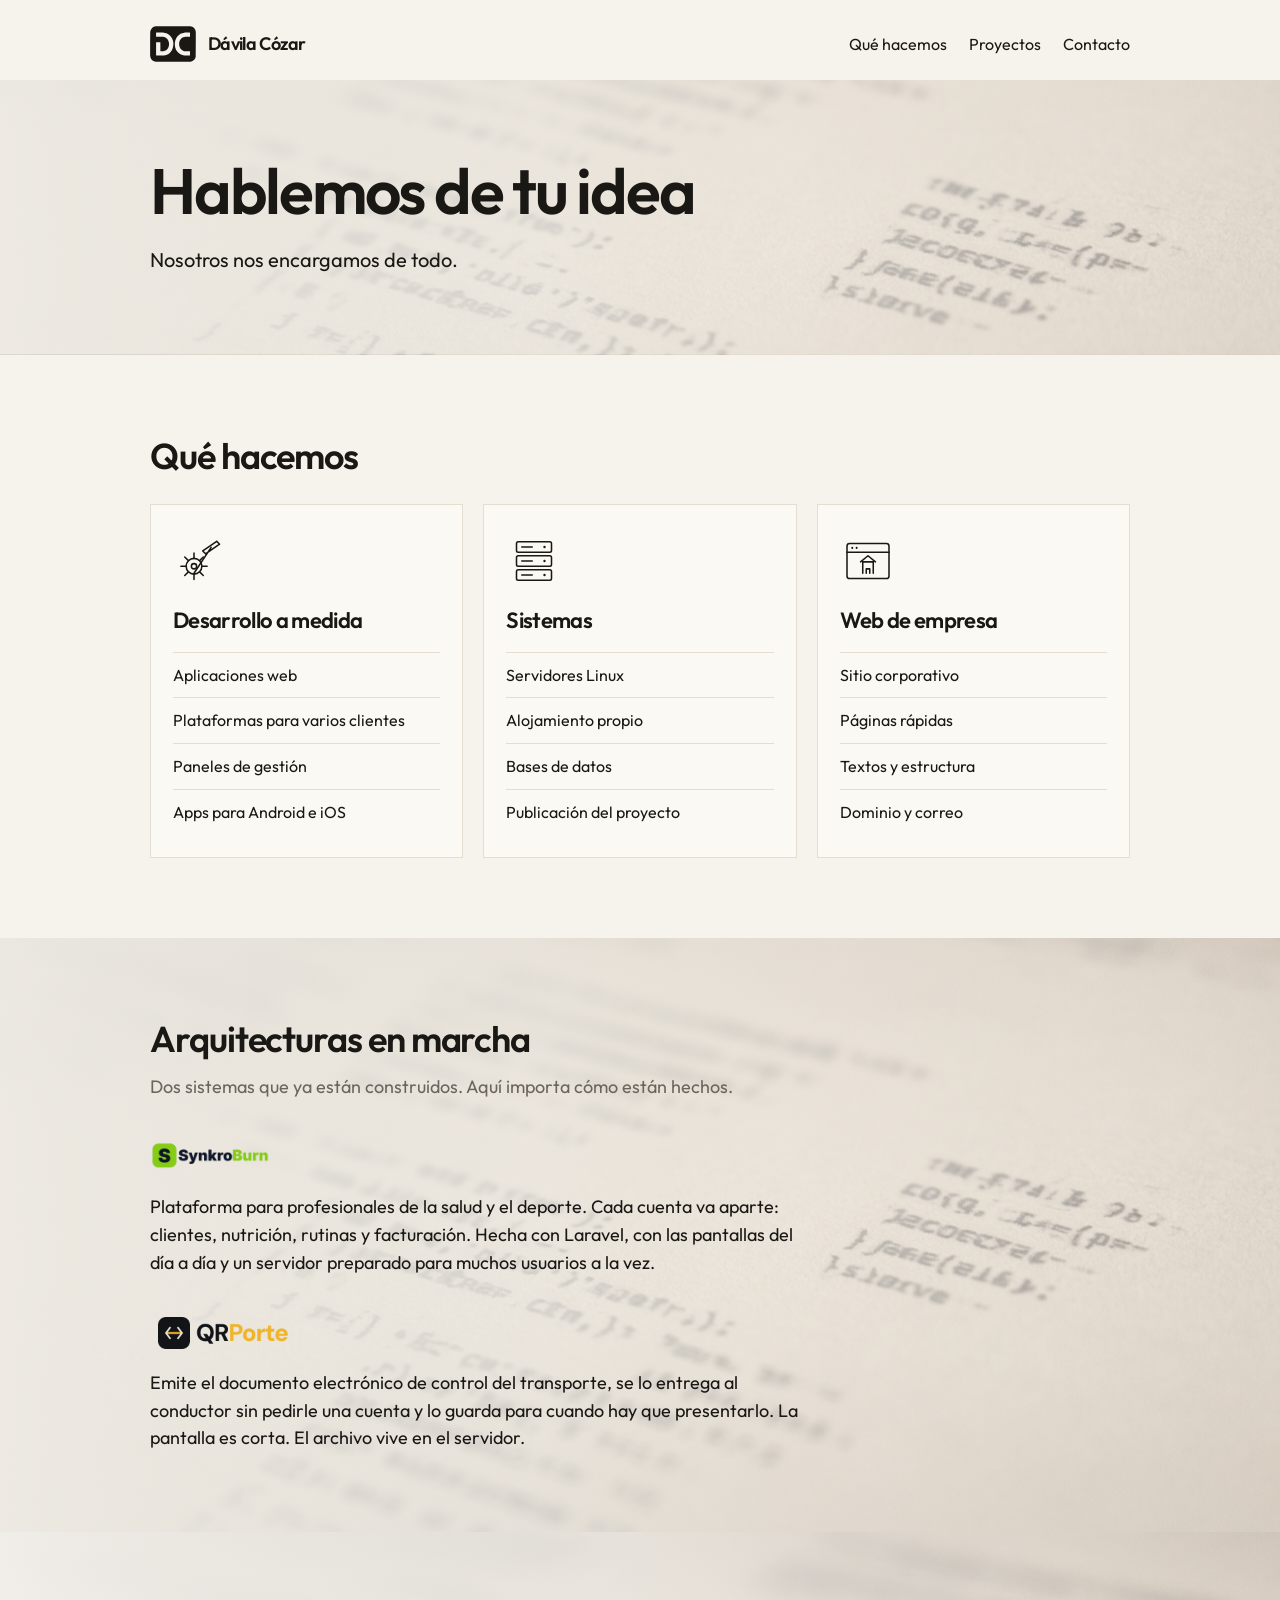
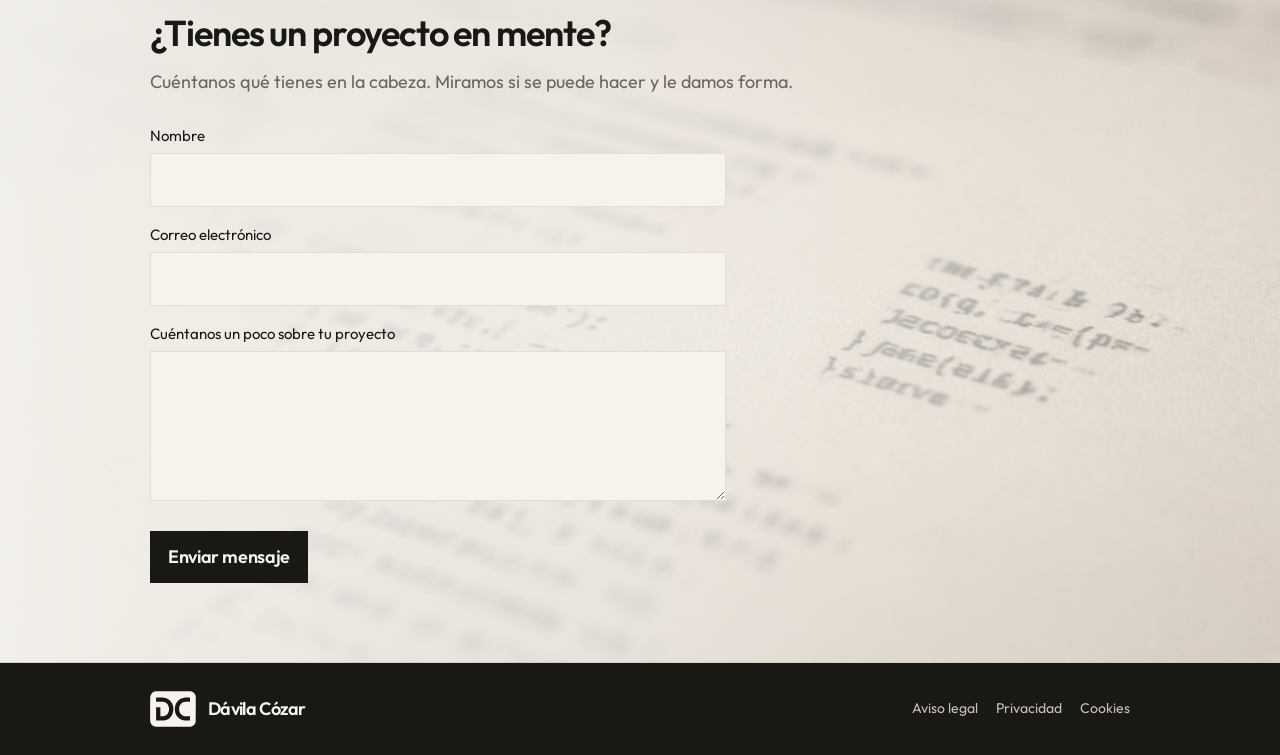
==== index.html @ d1d1beab "Sustituye el fondo de los tres servicios por iconos del mismo trazo. Co-authored-by: Cursor <cursora" ====
<!DOCTYPE html>
<html lang="es">
<head>
  <meta charset="utf-8">
  <meta name="viewport" content="width=device-width, initial-scale=1">
  <title>Dávila Cózar — Software a medida</title>
  <meta name="description" content="Hablemos de tu idea. Nosotros nos encargamos de todo. Dávila Cózar.">
  <link rel="icon" href="sello.svg" type="image/svg+xml">
  <link rel="icon" href="favicon-32.png" sizes="32x32" type="image/png">
  <link rel="apple-touch-icon" href="apple-touch.png">
  <meta property="og:title" content="Dávila Cózar">
  <meta property="og:description" content="Nosotros nos encargamos de todo.">
  <meta property="og:image" content="https://davilacozar.es/og.png">
  <meta property="og:type" content="website">
  <link rel="stylesheet" href="site.css?v=6">
</head>
<body>
  <header class="wrap site-head">
    <a class="brand" href="./">
      <img src="sello.svg" alt="">
      <span class="name">Dávila Cózar</span>
    </a>
    <nav class="nav" aria-label="Secciones">
      <a href="#hacemos">Qué hacemos</a>
      <a href="#proyectos">Proyectos</a>
      <a href="#contacto">Contacto</a>
    </nav>
  </header>

  <main>
    <section class="band photo-side">
      <div class="wrap hero">
        <h1>Hablemos de tu idea</h1>
        <p class="lead">Nosotros nos encargamos de todo.</p>
      </div>
    </section>

    <section class="band" id="hacemos" aria-label="Qué hacemos">
      <div class="wrap">
        <h2 class="section-title">Qué hacemos</h2>
        <div class="cards">
          <article class="card">
            <svg class="card-icon" viewBox="0 0 64 64" aria-hidden="true">
              <g fill="none" stroke="currentColor" stroke-width="1.75" stroke-linecap="round" stroke-linejoin="round">
                <circle cx="24" cy="38" r="9"/>
                <circle cx="24" cy="38" r="3"/>
                <path d="M24 23v6M24 47v6M9 38h6M33 38h6M13.4 27.4l4.2 4.2M30.4 44.4l4.2 4.2M13.4 48.6l4.2-4.2M30.4 31.6l4.2-4.2"/>
                <path d="M34 20.5l16-11M37.2 23.8l16-11M34 20.5l3.2 3.3M50 9.5l3.2 3.3M43.6 16.4L24 46"/>
              </g>
            </svg>
            <h3>Desarrollo a medida</h3>
            <ul>
              <li>Aplicaciones web</li>
              <li>Plataformas para varios clientes</li>
              <li>Paneles de gestión</li>
              <li>Apps para Android e iOS</li>
            </ul>
          </article>
          <article class="card">
            <svg class="card-icon" viewBox="0 0 64 64" aria-hidden="true">
              <g fill="none" stroke="currentColor" stroke-width="1.75" stroke-linecap="round" stroke-linejoin="round">
                <rect x="12" y="10" width="40" height="12" rx="2"/>
                <rect x="12" y="26" width="40" height="12" rx="2"/>
                <rect x="12" y="42" width="40" height="12" rx="2"/>
                <path d="M18 16h12M18 32h12M18 48h12"/>
                <circle cx="44" cy="16" r="1.35" fill="currentColor" stroke="none"/>
                <circle cx="44" cy="32" r="1.35" fill="currentColor" stroke="none"/>
                <circle cx="44" cy="48" r="1.35" fill="currentColor" stroke="none"/>
              </g>
            </svg>
            <h3>Sistemas</h3>
            <ul>
              <li>Servidores Linux</li>
              <li>Alojamiento propio</li>
              <li>Bases de datos</li>
              <li>Publicación del proyecto</li>
            </ul>
          </article>
          <article class="card">
            <svg class="card-icon" viewBox="0 0 64 64" aria-hidden="true">
              <g fill="none" stroke="currentColor" stroke-width="1.75" stroke-linecap="round" stroke-linejoin="round">
                <rect x="8" y="12" width="48" height="40" rx="3"/>
                <path d="M8 22h48"/>
                <circle cx="14" cy="17" r="1.15" fill="currentColor" stroke="none"/>
                <circle cx="19" cy="17" r="1.15" fill="currentColor" stroke="none"/>
                <path d="M26 46V33h12v13M23.5 33L32 26l8.5 7M30 46v-5h4v5"/>
              </g>
            </svg>
            <h3>Web de empresa</h3>
            <ul>
              <li>Sitio corporativo</li>
              <li>Páginas rápidas</li>
              <li>Textos y estructura</li>
              <li>Dominio y correo</li>
            </ul>
          </article>
        </div>
      </div>
    </section>

    <section class="band photo-side pos-projects" id="proyectos">
      <div class="wrap">
        <h2 class="section-title">Arquitecturas en marcha</h2>
        <p class="section-lead">Dos sistemas que ya están construidos. Aquí importa cómo están hechos.</p>
        <div class="cases">
          <article>
            <img class="case-logo" src="logos/synkroburn.png" alt="SynkroBurn">
            <p>Plataforma para profesionales de la salud y el deporte. Cada cuenta va aparte: clientes, nutrición, rutinas y facturación. Hecha con Laravel, con las pantallas del día a día y un servidor preparado para muchos usuarios a la vez.</p>
          </article>
          <article>
            <img class="case-logo" src="logos/qrporte.png" alt="QRPorte">
            <p>Emite el documento electrónico de control del transporte, se lo entrega al conductor sin pedirle una cuenta y lo guarda para cuando hay que presentarlo. La pantalla es corta. El archivo vive en el servidor.</p>
          </article>
        </div>
      </div>
    </section>

    <section class="letter band photo-side pos-contact" id="contacto">
      <div class="wrap">
        <h2 class="section-title">¿Tienes un proyecto en mente?</h2>
        <p class="section-lead">Cuéntanos qué tienes en la cabeza. Miramos si se puede hacer y le damos forma.</p>
        <form class="form" action="https://formsubmit.co/fran@davilacozar.es" method="POST">
          <input type="hidden" name="_subject" value="Proyecto desde davilacozar.es">
          <input type="hidden" name="_next" value="https://davilacozar.es/contacto.html?enviado=1">
          <input type="hidden" name="_template" value="table">
          <input type="hidden" name="_captcha" value="false">
          <p class="hp" aria-hidden="true"><label>Deja este campo vacío<input type="text" name="_honey" tabindex="-1" autocomplete="off"></label></p>
          <p class="field">
            <label for="nombre">Nombre</label>
            <input id="nombre" name="nombre" type="text" autocomplete="name" required>
          </p>
          <p class="field">
            <label for="correo">Correo electrónico</label>
            <input id="correo" name="email" type="email" autocomplete="email" required>
          </p>
          <p class="field">
            <label for="proyecto">Cuéntanos un poco sobre tu proyecto</label>
            <textarea id="proyecto" name="proyecto" required></textarea>
          </p>
          <button type="submit">Enviar mensaje</button>
        </form>
      </div>
    </section>
  </main>

  <footer class="site-foot">
    <div class="inner">
      <a class="brand" href="./">
        <img src="sello-blanco.svg" alt="">
        <span class="name">Dávila Cózar</span>
      </a>
      <nav class="legal" aria-label="Información legal">
        <a href="aviso-legal.html">Aviso legal</a>
        <a href="privacidad.html">Privacidad</a>
        <a href="cookies.html">Cookies</a>
      </nav>
    </div>
  </footer>
</body>
</html>
---- site.css ----
@font-face {
  font-family: Outfit;
  font-style: normal;
  font-weight: 400;
  font-display: swap;
  src: url("fonts/outfit-400.woff2") format("woff2");
}
@font-face {
  font-family: Outfit;
  font-style: normal;
  font-weight: 600;
  font-display: swap;
  src: url("fonts/outfit-600.woff2") format("woff2");
}

:root {
  --ink: #1A1814;
  --paper: #F6F3EC;
  --sheet: #FBF9F4;
  --indigo: #2F3A8C;
  --muted: #6B655C;
  --line: #E3DDD2;
  --space: 80px;
}

* { box-sizing: border-box; }
html { -webkit-font-smoothing: antialiased; }
body {
  margin: 0;
  min-height: 100vh;
  display: flex;
  flex-direction: column;
  background: var(--paper);
  color: var(--ink);
  font-family: Outfit, "Avenir Next", "Segoe UI", sans-serif;
  font-weight: 400;
  font-size: 18px;
  line-height: 1.55;
}
main { flex: 1; }
img { display: block; max-width: 100%; }
a { color: var(--indigo); }
.wrap { width: min(980px, calc(100% - 56px)); margin: 0 auto; }

.site-head {
  display: flex;
  align-items: center;
  justify-content: space-between;
  flex-wrap: wrap;
  gap: 16px 24px;
  padding: 26px 0 18px;
}
.brand { display: flex; align-items: center; gap: 12px; color: inherit; text-decoration: none; }
.brand img { height: 36px; width: auto; }
.brand .name { font-weight: 600; font-size: 18px; letter-spacing: -0.035em; line-height: 1; }
.nav { display: flex; flex-wrap: wrap; gap: 12px 22px; font-size: 16px; }
.nav a { color: var(--ink); text-decoration: none; }
.nav a:hover, .nav a[aria-current="page"] { color: var(--indigo); }

.band { padding: var(--space) 0; }
.photo-side {
  background-color: var(--paper);
  background-image:
    linear-gradient(90deg, rgba(246,243,236,0.94) 0%, rgba(246,243,236,0.82) 42%, rgba(246,243,236,0.45) 100%),
    url("fondo.jpg");
  background-repeat: no-repeat;
  background-size: cover;
  background-position: center, 72% center;
}
.pos-projects { background-position: center, 18% 80%; }
.hero, .photo-side .wrap { position: relative; }
.hero > *,
.photo-side .section-title,
.photo-side .section-lead,
.photo-side .cases,
.photo-side .form { max-width: 36em; }

h1 {
  margin: 0;
  font-size: clamp(40px, 6vw, 64px);
  font-weight: 600;
  letter-spacing: -0.035em;
  line-height: 0.98;
}
.lead {
  margin: 22px 0 0;
  font-size: 20px;
  line-height: 1.5;
}
.section-title {
  margin: 0;
  font-size: clamp(28px, 4vw, 36px);
  font-weight: 600;
  letter-spacing: -0.03em;
  line-height: 1.15;
}
.section-lead { margin: 14px 0 0; color: var(--muted); }

.cards {
  display: grid;
  grid-template-columns: repeat(3, 1fr);
  gap: 20px;
  margin-top: 28px;
}
.card {
  padding: 28px 22px 22px;
  border: 1px solid var(--line);
  background: var(--sheet);
}
.card-icon {
  display: block;
  width: 56px;
  height: 56px;
  margin: 0 0 18px;
  color: var(--ink);
}
.card h3 {
  margin: 0;
  font-size: 22px;
  font-weight: 600;
  letter-spacing: -0.03em;
  line-height: 1.2;
}
.card ul { margin: 18px 0 0; padding: 0; list-style: none; }
.card li {
  padding: 10px 0;
  border-top: 1px solid var(--line);
  font-size: 16px;
}

.cases { display: grid; gap: 32px; margin-top: 32px; }
.cases article { display: grid; gap: 12px; }
.case-logo { height: 48px; width: auto; max-width: min(220px, 100%); object-fit: contain; object-position: left center; }
.cases p { margin: 0; }

.letter.photo-side {
  background-color: var(--sheet);
  background-image:
    linear-gradient(90deg, rgba(251,249,244,0.94) 0%, rgba(251,249,244,0.8) 46%, rgba(251,249,244,0.42) 100%),
    url("fondo.jpg");
  background-position: center, 78% 30%;
}
.form { margin-top: 28px; }
.field { margin: 0 0 16px; }
.field label, .fine { display: block; }
.field label { margin-bottom: 6px; font-size: 15px; }
input, textarea {
  width: 100%;
  max-width: 32em;
  font: inherit;
  color: var(--ink);
  background: var(--paper);
  border: 1px solid var(--line);
  border-radius: 0;
  padding: 12px 14px;
}
textarea { min-height: 150px; resize: vertical; }
button {
  appearance: none;
  margin-top: 6px;
  background: var(--ink);
  color: #F7F4EE;
  border: 0;
  font: inherit;
  font-weight: 600;
  letter-spacing: -0.02em;
  padding: 12px 18px;
  cursor: pointer;
}
button:hover { background: #2A261F; }
.fine { margin: 16px 0 0; max-width: 36em; color: var(--muted); font-size: 15px; }
.sent { margin: 28px 0 0; font-size: 20px; }
.hp { position: absolute; left: -9999px; height: 0; overflow: hidden; }

.page { padding: 36px 0 80px; }
.page h1 { font-size: clamp(36px, 5vw, 48px); }
.prose p { max-width: 38em; }

.site-foot { background: var(--ink); color: #F7F4EE; margin-top: auto; }
.site-foot .inner {
  width: min(980px, calc(100% - 56px));
  margin: 0 auto;
  padding: 28px 0;
  display: flex;
  align-items: center;
  justify-content: space-between;
  flex-wrap: wrap;
  gap: 18px 24px;
}
.site-foot .brand .name { color: #F7F4EE; }
.site-foot .brand img { height: 36px; }
.legal { display: flex; gap: 18px; flex-wrap: wrap; }
.legal a { color: #C8C2B6; font-size: 14px; text-decoration: none; }
.legal a:hover, .legal a[aria-current="page"] { color: #F7F4EE; }

@media (max-width: 640px) {
  :root { --space: 48px; }
  body { font-size: 17px; }
  .wrap, .site-foot .inner { width: min(980px, calc(100% - 32px)); }
  .lead { font-size: 18px; }
  .site-head { align-items: flex-start; }
  .nav { gap: 10px 16px; font-size: 15px; }
  .cards { grid-template-columns: 1fr; }
  .photo-side,
  .letter.photo-side {
    background-image:
      linear-gradient(180deg, rgba(246,243,236,0.9), rgba(246,243,236,0.78)),
      url("fondo.jpg");
    background-position: center, center;
  }
  .hero > *,
  .photo-side .section-title,
  .photo-side .section-lead,
  .photo-side .cases,
  .photo-side .form { max-width: none; }
}
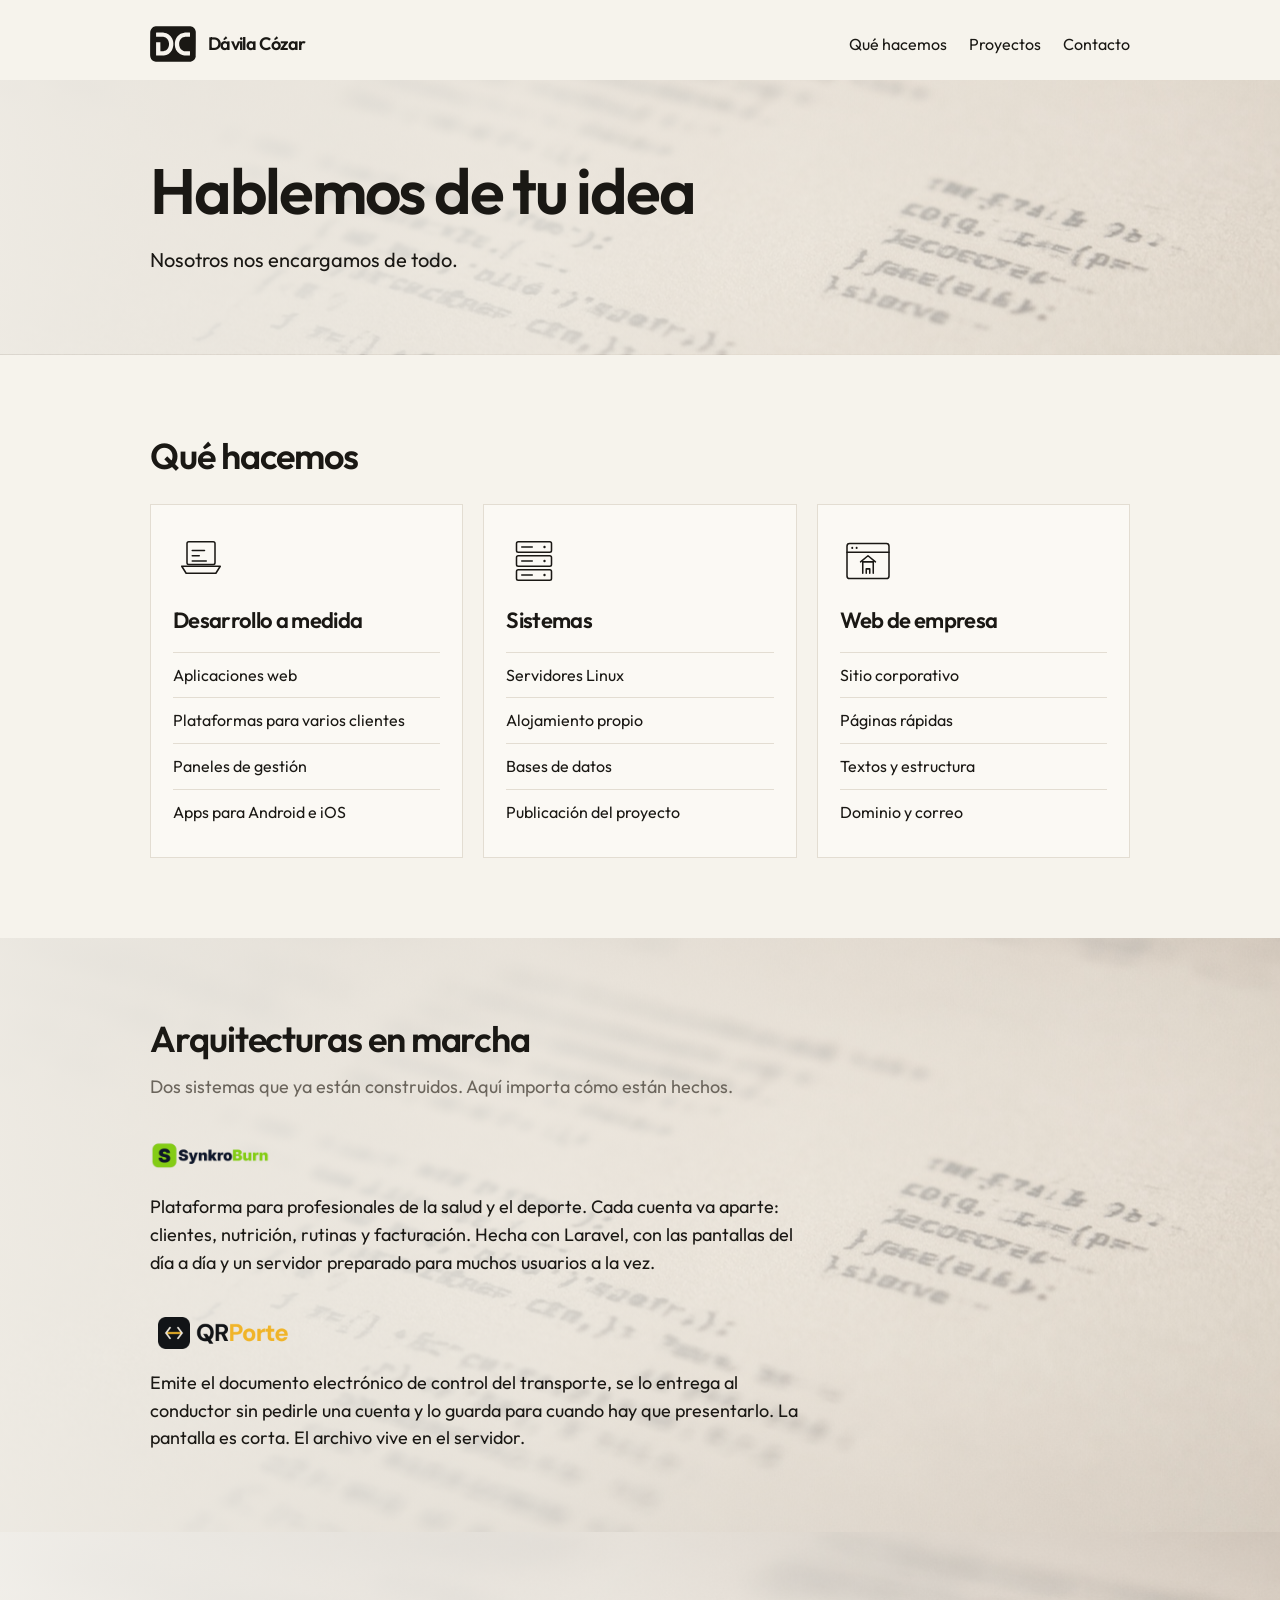
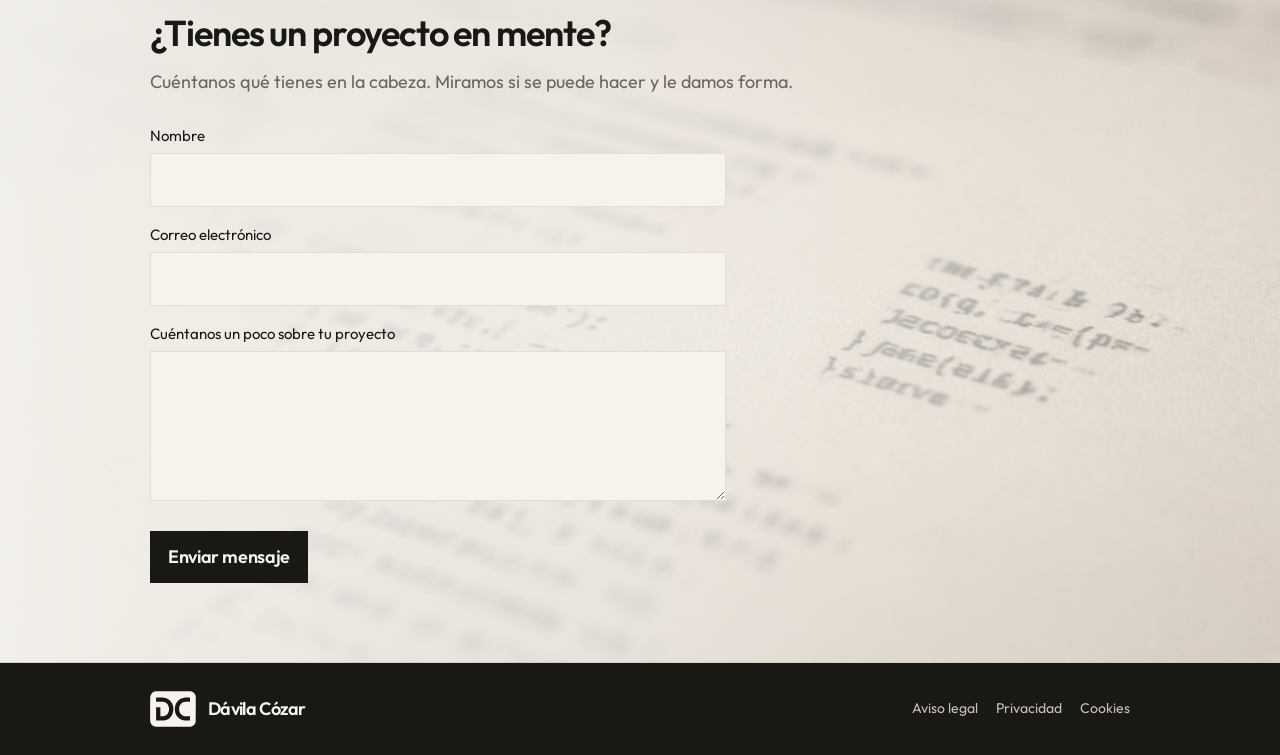
==== commit ec2f01dd: "Cambia el icono de desarrollo a medida por un portátil. Co-authored-by: Cursor <cursoragent@cursor.c" ====
--- a/index.html
+++ b/index.html
@@ -42,10 +42,9 @@
           <article class="card">
             <svg class="card-icon" viewBox="0 0 64 64" aria-hidden="true">
               <g fill="none" stroke="currentColor" stroke-width="1.75" stroke-linecap="round" stroke-linejoin="round">
-                <circle cx="24" cy="38" r="9"/>
-                <circle cx="24" cy="38" r="3"/>
-                <path d="M24 23v6M24 47v6M9 38h6M33 38h6M13.4 27.4l4.2 4.2M30.4 44.4l4.2 4.2M13.4 48.6l4.2-4.2M30.4 31.6l4.2-4.2"/>
-                <path d="M34 20.5l16-11M37.2 23.8l16-11M34 20.5l3.2 3.3M50 9.5l3.2 3.3M43.6 16.4L24 46"/>
+                <rect x="16" y="10" width="32" height="26" rx="2"/>
+                <path d="M10 38h44l-5 8H15z"/>
+                <path d="M22 20h14M22 26h8M22 32h16"/>
               </g>
             </svg>
             <h3>Desarrollo a medida</h3>
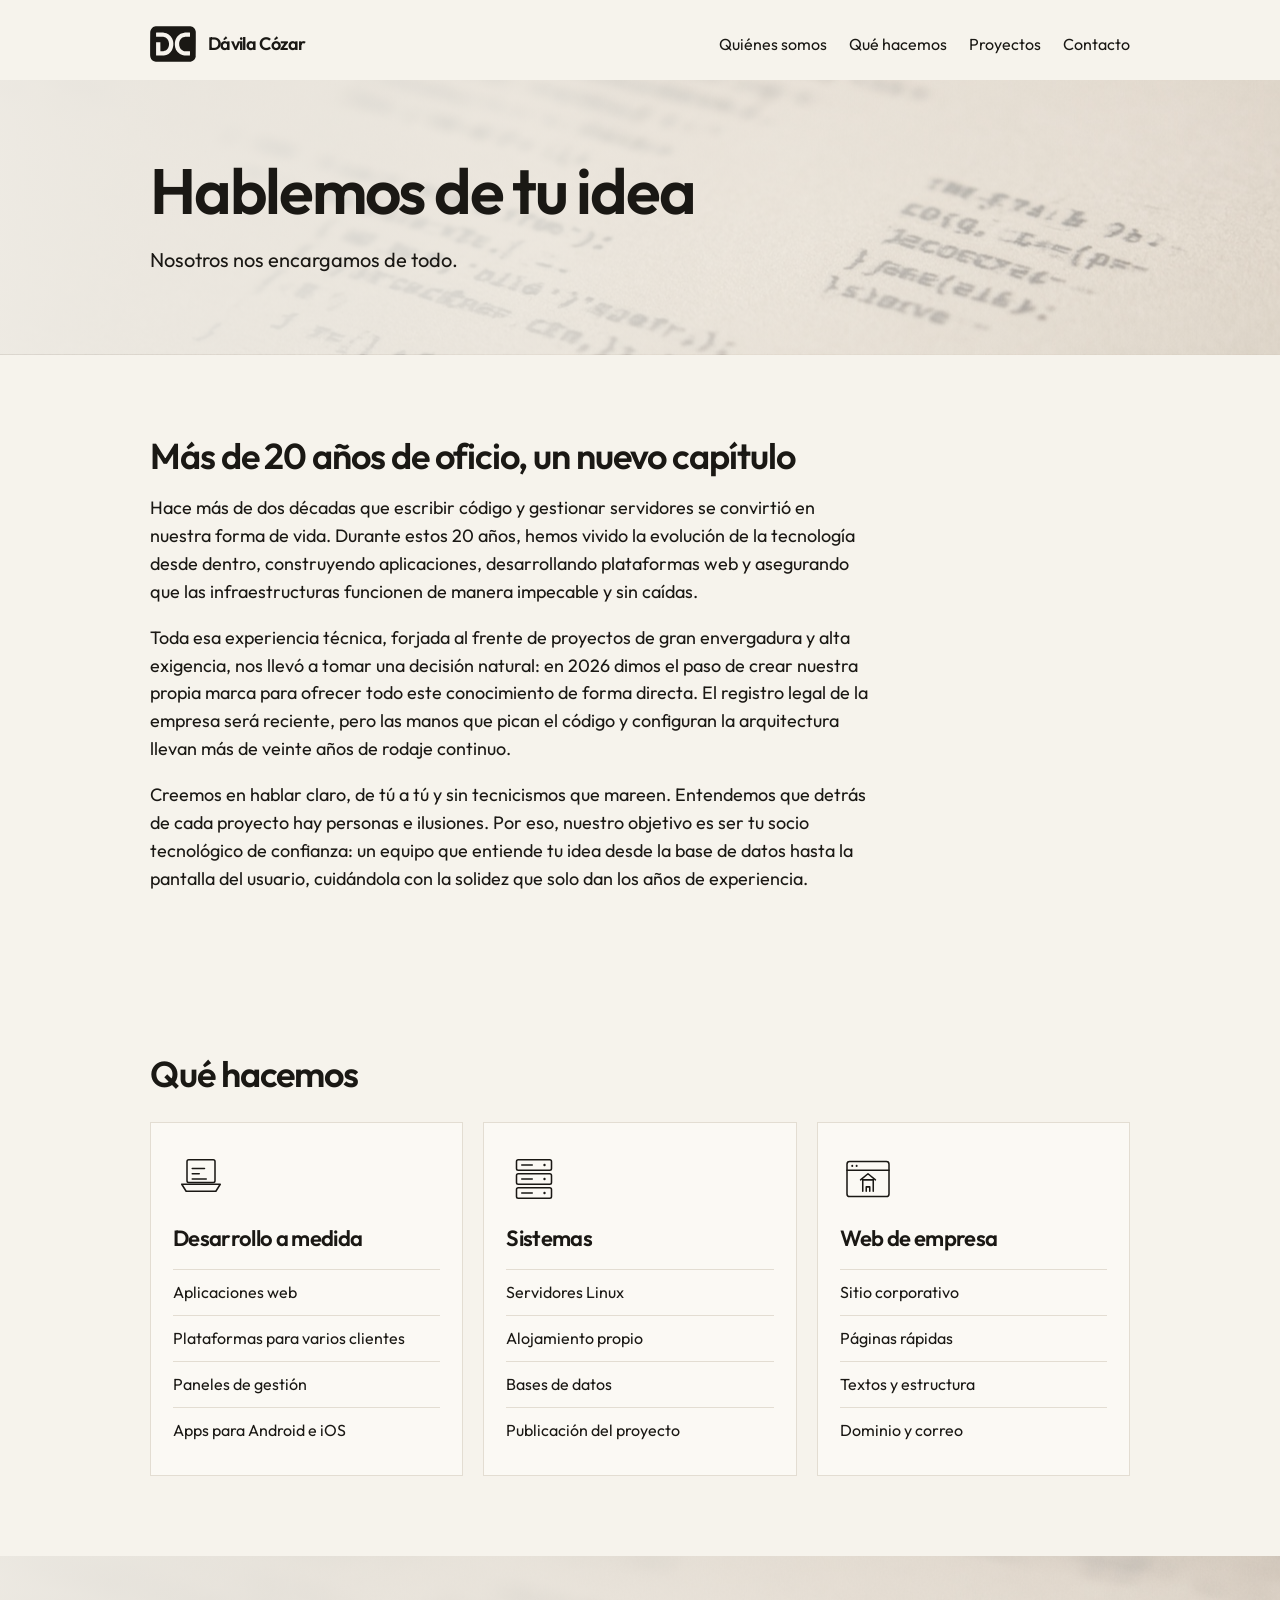
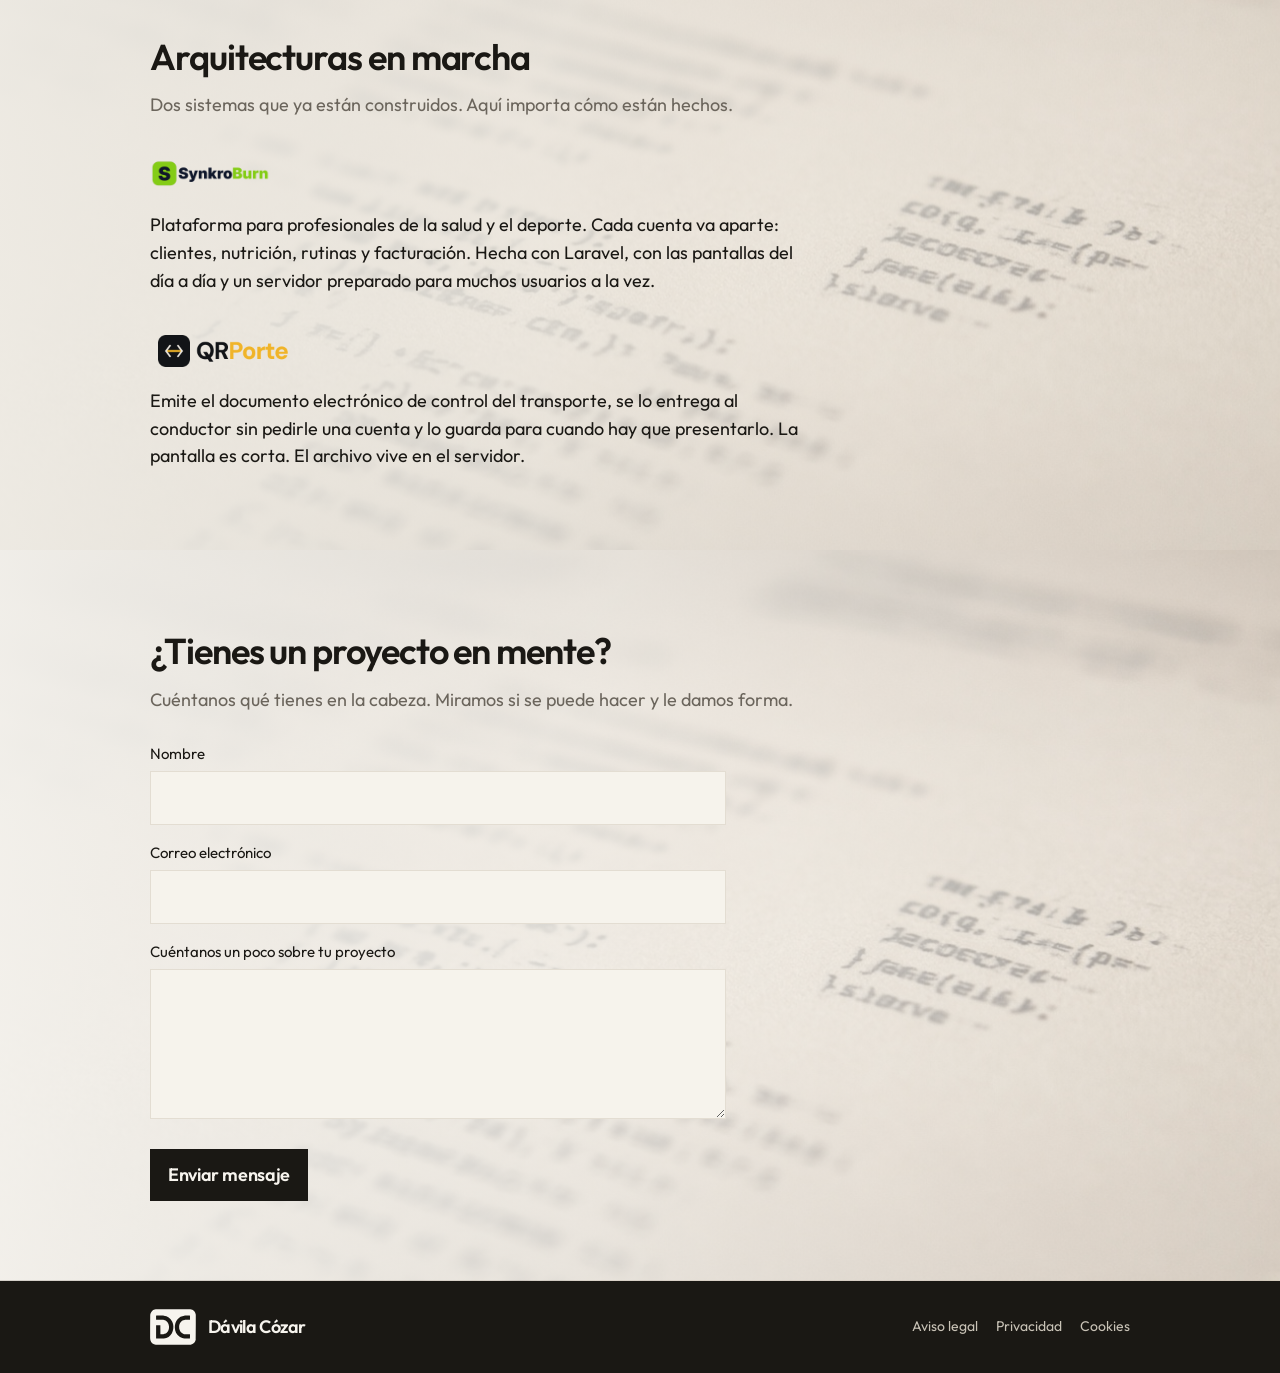
==== commit 063aac0d: "Añade Quiénes somos con el texto de los veinte años de oficio. Co-authored-by: Cursor <cursoragent@c" ====
--- a/index.html
+++ b/index.html
@@ -12,7 +12,7 @@
   <meta property="og:description" content="Nosotros nos encargamos de todo.">
   <meta property="og:image" content="https://davilacozar.es/og.png">
   <meta property="og:type" content="website">
-  <link rel="stylesheet" href="site.css?v=6">
+  <link rel="stylesheet" href="site.css?v=7">
 </head>
 <body>
   <header class="wrap site-head">
@@ -21,6 +21,7 @@
       <span class="name">Dávila Cózar</span>
     </a>
     <nav class="nav" aria-label="Secciones">
+      <a href="#quienes">Quiénes somos</a>
       <a href="#hacemos">Qué hacemos</a>
       <a href="#proyectos">Proyectos</a>
       <a href="#contacto">Contacto</a>
@@ -32,6 +33,15 @@
       <div class="wrap hero">
         <h1>Hablemos de tu idea</h1>
         <p class="lead">Nosotros nos encargamos de todo.</p>
+      </div>
+    </section>
+
+    <section class="band about" id="quienes">
+      <div class="wrap">
+        <h2 class="section-title">Más de 20 años de oficio, un nuevo capítulo</h2>
+        <p>Hace más de dos décadas que escribir código y gestionar servidores se convirtió en nuestra forma de vida. Durante estos 20 años, hemos vivido la evolución de la tecnología desde dentro, construyendo aplicaciones, desarrollando plataformas web y asegurando que las infraestructuras funcionen de manera impecable y sin caídas.</p>
+        <p>Toda esa experiencia técnica, forjada al frente de proyectos de gran envergadura y alta exigencia, nos llevó a tomar una decisión natural: en 2026 dimos el paso de crear nuestra propia marca para ofrecer todo este conocimiento de forma directa. El registro legal de la empresa será reciente, pero las manos que pican el código y configuran la arquitectura llevan más de veinte años de rodaje continuo.</p>
+        <p>Creemos en hablar claro, de tú a tú y sin tecnicismos que mareen. Entendemos que detrás de cada proyecto hay personas e ilusiones. Por eso, nuestro objetivo es ser tu socio tecnológico de confianza: un equipo que entiende tu idea desde la base de datos hasta la pantalla del usuario, cuidándola con la solidez que solo dan los años de experiencia.</p>
       </div>
     </section>
 
--- a/site.css
+++ b/site.css
@@ -95,6 +95,7 @@
   line-height: 1.15;
 }
 .section-lead { margin: 14px 0 0; color: var(--muted); }
+.about p { margin: 18px 0 0; max-width: 40em; }
 
 .cards {
   display: grid;
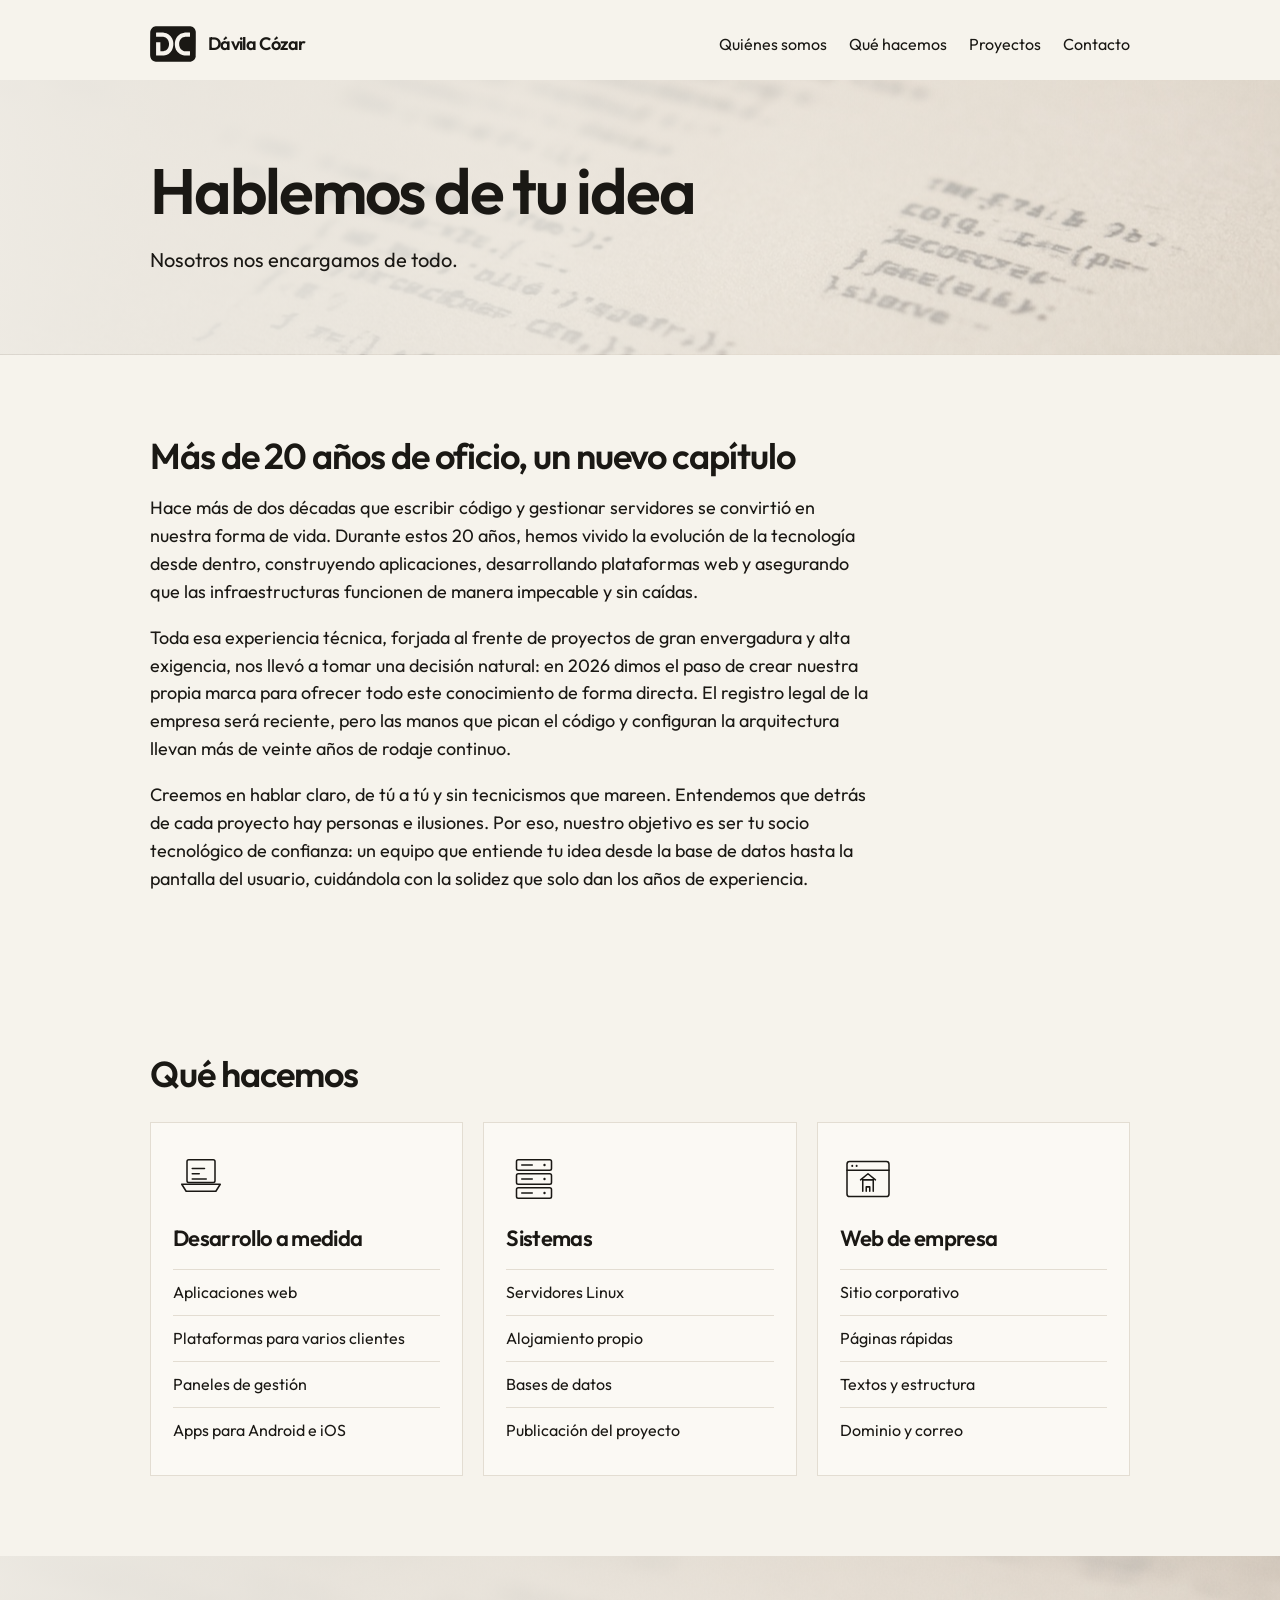
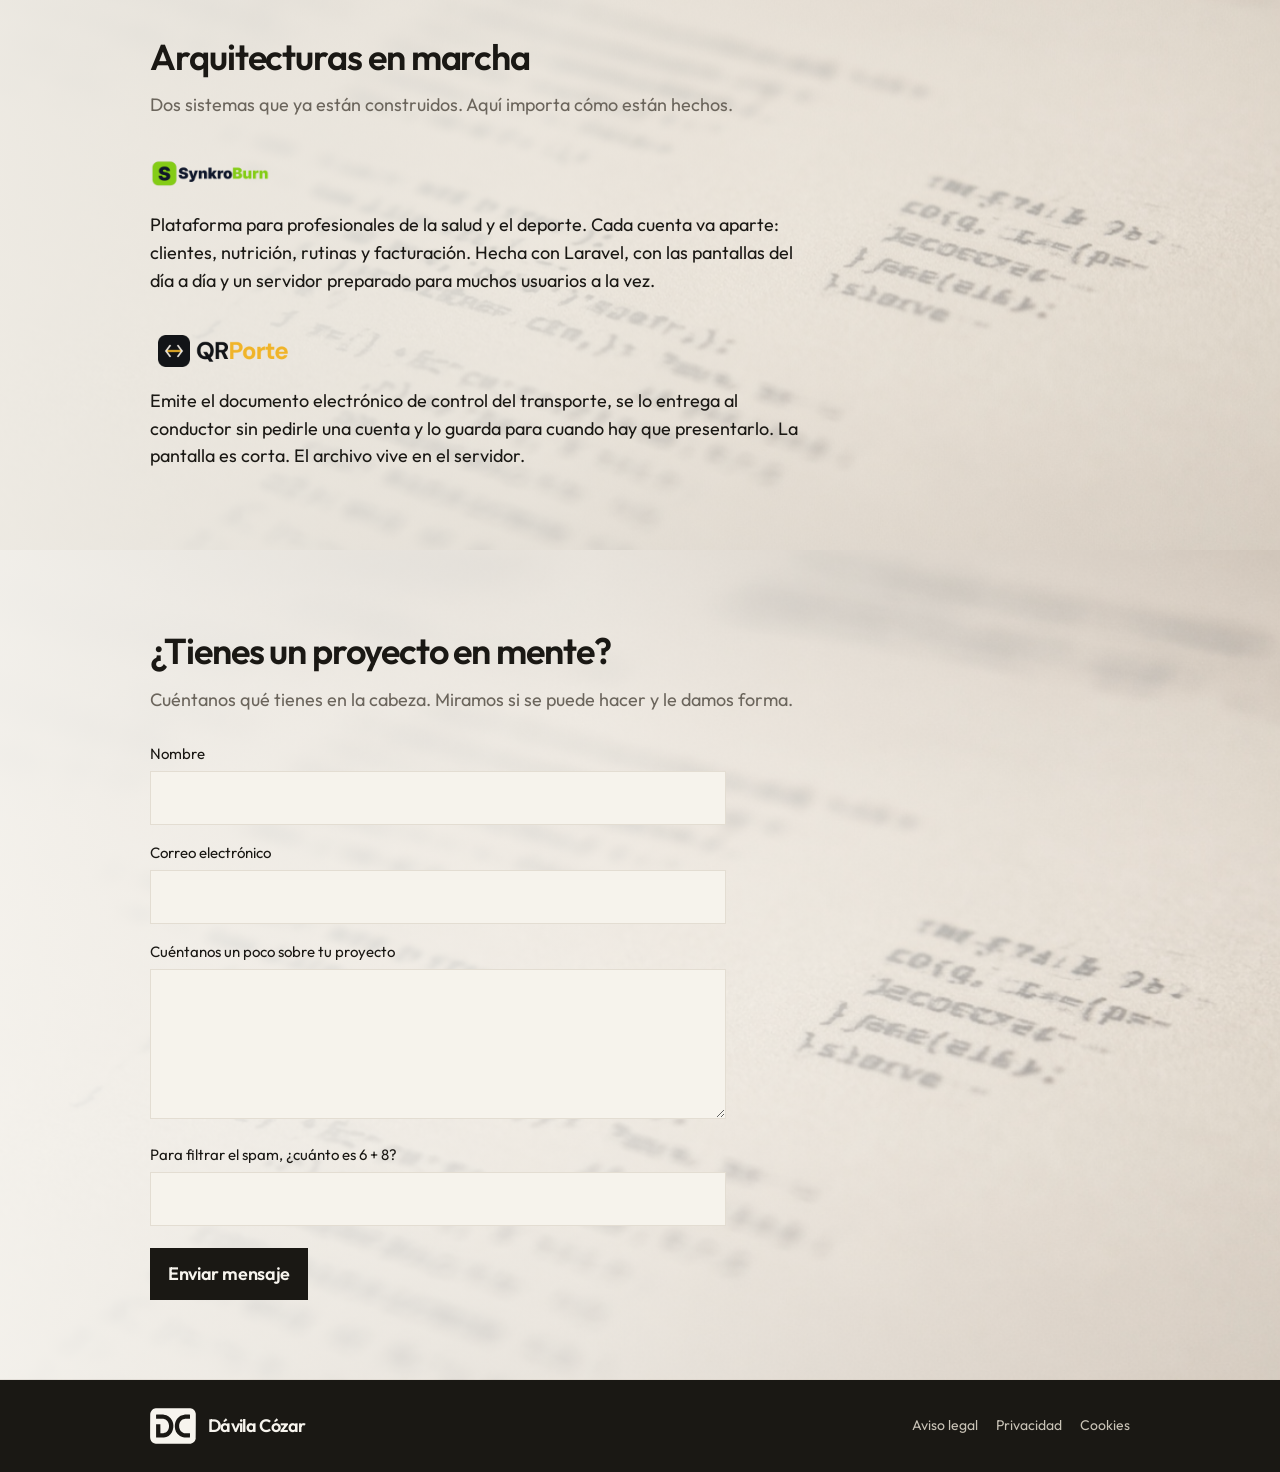
==== commit bd92e4c0: "Deja la confirmación del formulario en la web y filtra el spam con una suma. Co-authored-by: Cursor " ====
--- a/index.html
+++ b/index.html
@@ -12,7 +12,7 @@
   <meta property="og:description" content="Nosotros nos encargamos de todo.">
   <meta property="og:image" content="https://davilacozar.es/og.png">
   <meta property="og:type" content="website">
-  <link rel="stylesheet" href="site.css?v=7">
+  <link rel="stylesheet" href="site.css?v=8">
 </head>
 <body>
   <header class="wrap site-head">
@@ -128,9 +128,10 @@
       <div class="wrap">
         <h2 class="section-title">¿Tienes un proyecto en mente?</h2>
         <p class="section-lead">Cuéntanos qué tienes en la cabeza. Miramos si se puede hacer y le damos forma.</p>
+        <p class="sent" id="gracias" hidden role="status"></p>
         <form class="form" action="https://formsubmit.co/fran@davilacozar.es" method="POST">
           <input type="hidden" name="_subject" value="Proyecto desde davilacozar.es">
-          <input type="hidden" name="_next" value="https://davilacozar.es/contacto.html?enviado=1">
+          <input type="hidden" name="_next" value="https://davilacozar.es/gracias.html">
           <input type="hidden" name="_template" value="table">
           <input type="hidden" name="_captcha" value="false">
           <p class="hp" aria-hidden="true"><label>Deja este campo vacío<input type="text" name="_honey" tabindex="-1" autocomplete="off"></label></p>
@@ -146,6 +147,11 @@
             <label for="proyecto">Cuéntanos un poco sobre tu proyecto</label>
             <textarea id="proyecto" name="proyecto" required></textarea>
           </p>
+          <p class="field">
+            <label for="suma">Para filtrar el spam, ¿cuánto es <span data-a>4</span> + <span data-b>5</span>?</label>
+            <input id="suma" data-answer type="text" inputmode="numeric" autocomplete="off" required>
+          </p>
+          <p class="form-error" id="aviso-form" hidden role="alert"></p>
           <button type="submit">Enviar mensaje</button>
         </form>
       </div>
@@ -165,5 +171,6 @@
       </nav>
     </div>
   </footer>
+  <script src="form.js?v=2"></script>
 </body>
 </html>
--- a/site.css
+++ b/site.css
@@ -170,7 +170,9 @@
 }
 button:hover { background: #2A261F; }
 .fine { margin: 16px 0 0; max-width: 36em; color: var(--muted); font-size: 15px; }
-.sent { margin: 28px 0 0; font-size: 20px; }
+.sent { margin: 28px 0 0; max-width: 36em; font-size: 20px; }
+.form-error { margin: 0 0 12px; max-width: 36em; font-size: 15px; }
+button:disabled { opacity: 0.55; cursor: wait; }
 .hp { position: absolute; left: -9999px; height: 0; overflow: hidden; }
 
 .page { padding: 36px 0 80px; }
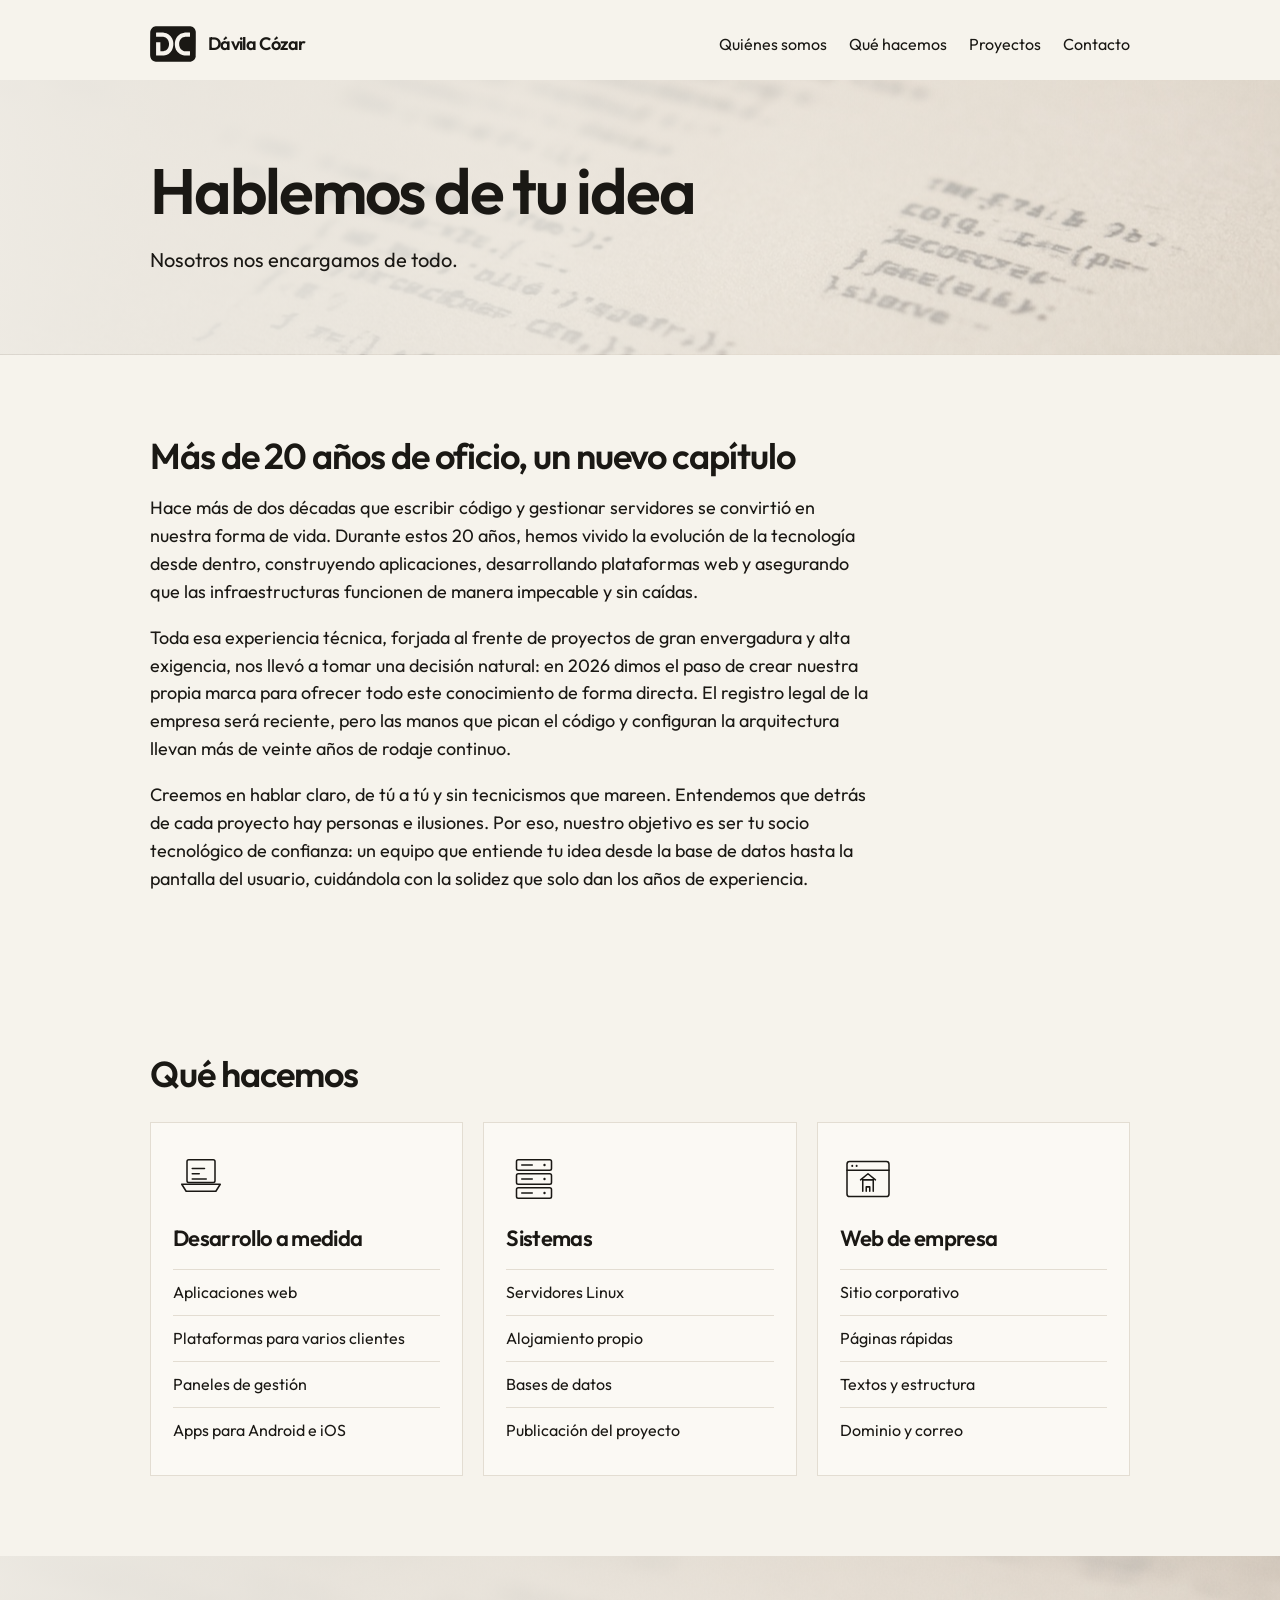
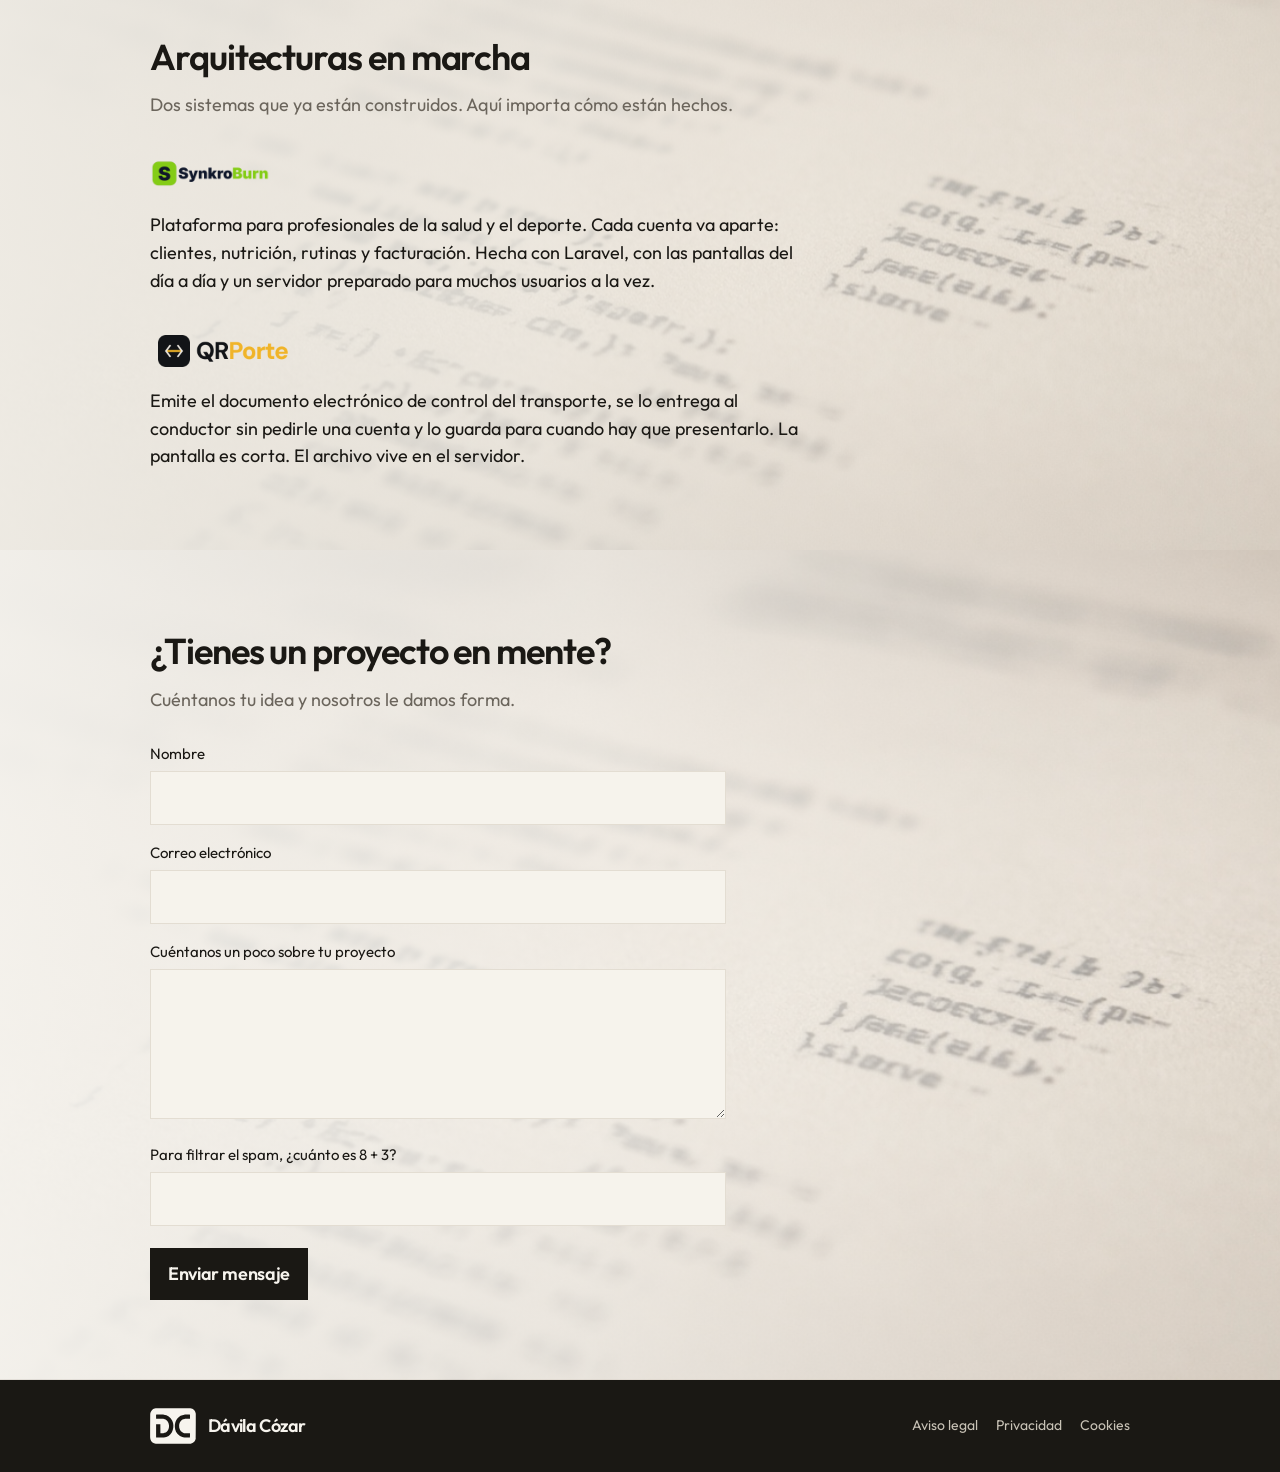
==== commit 6d523744: "Ajusta la frase de contacto y el texto de confirmación del formulario. Co-authored-by: Cursor <curso" ====
--- a/index.html
+++ b/index.html
@@ -127,7 +127,7 @@
     <section class="letter band photo-side pos-contact" id="contacto">
       <div class="wrap">
         <h2 class="section-title">¿Tienes un proyecto en mente?</h2>
-        <p class="section-lead">Cuéntanos qué tienes en la cabeza. Miramos si se puede hacer y le damos forma.</p>
+        <p class="section-lead">Cuéntanos tu idea y nosotros le damos forma.</p>
         <p class="sent" id="gracias" hidden role="status"></p>
         <form class="form" action="https://formsubmit.co/fran@davilacozar.es" method="POST">
           <input type="hidden" name="_subject" value="Proyecto desde davilacozar.es">
@@ -171,6 +171,6 @@
       </nav>
     </div>
   </footer>
-  <script src="form.js?v=2"></script>
+  <script src="form.js?v=3"></script>
 </body>
 </html>
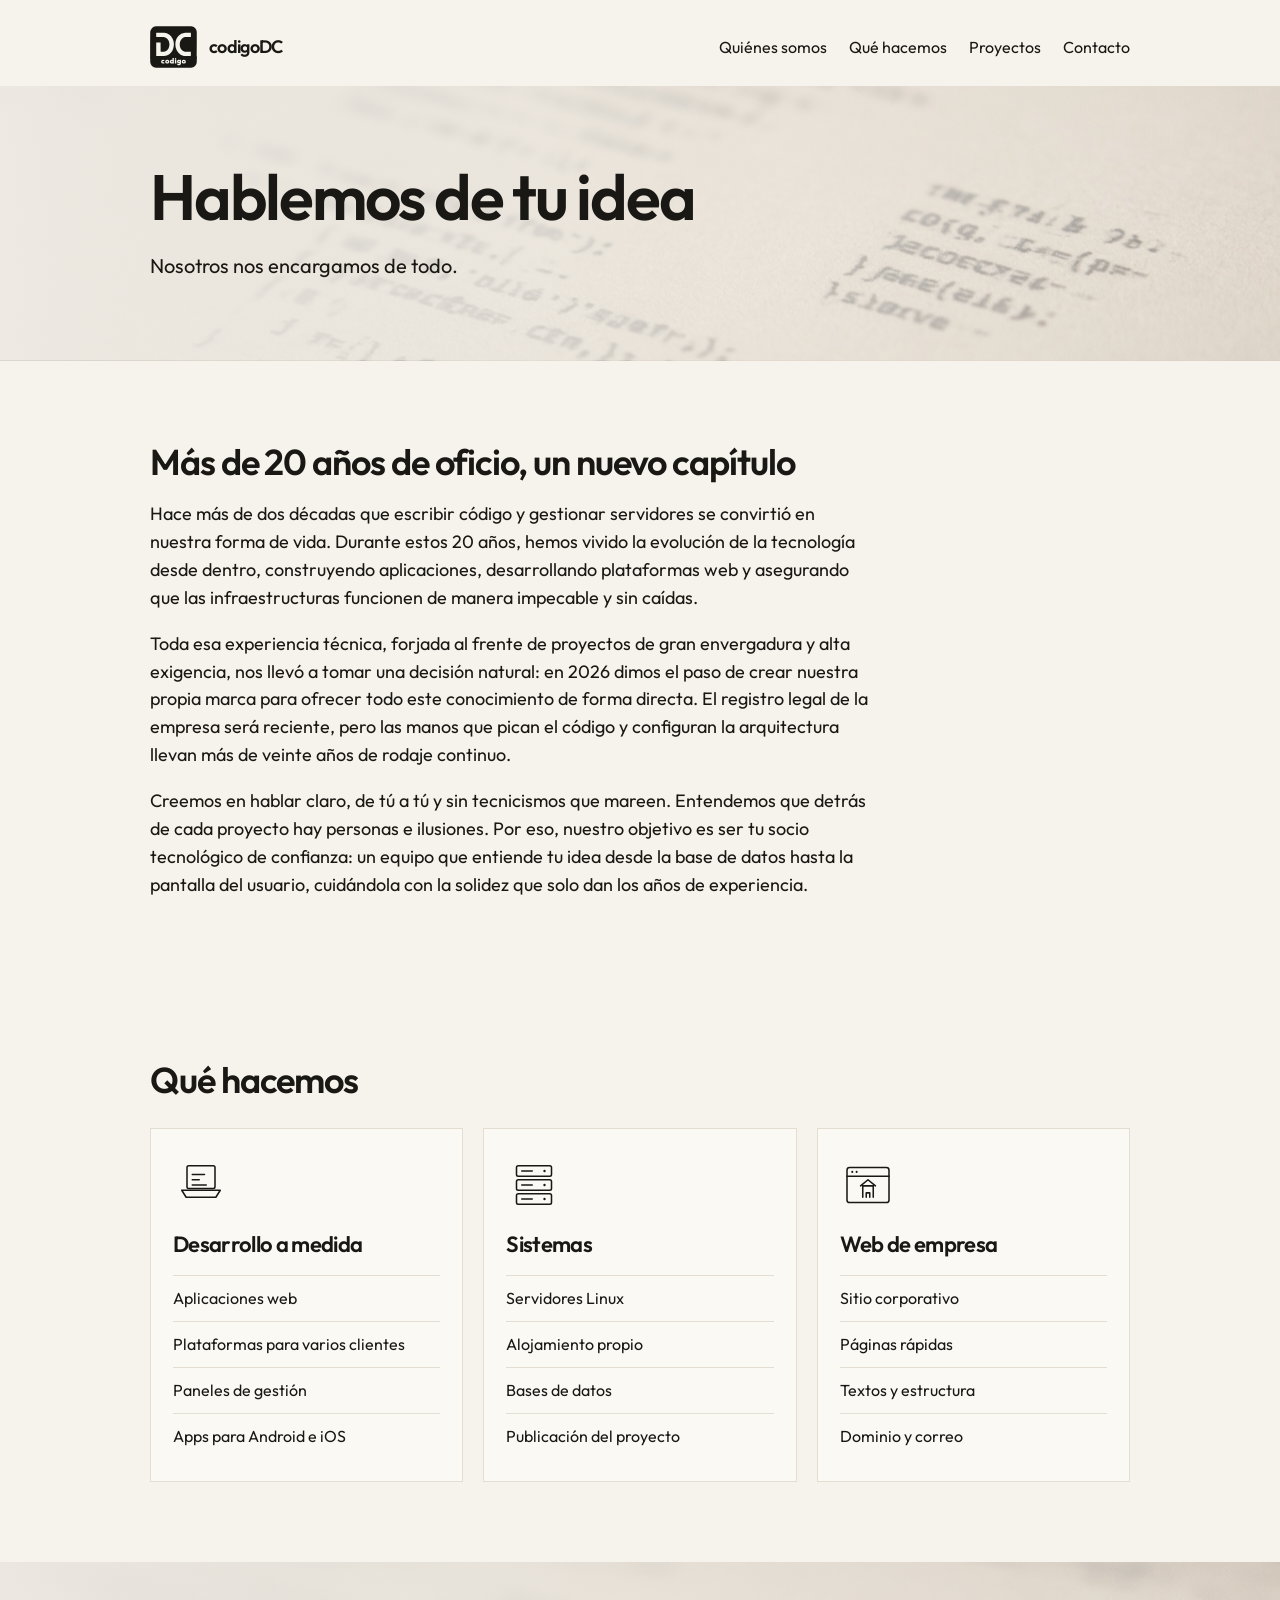
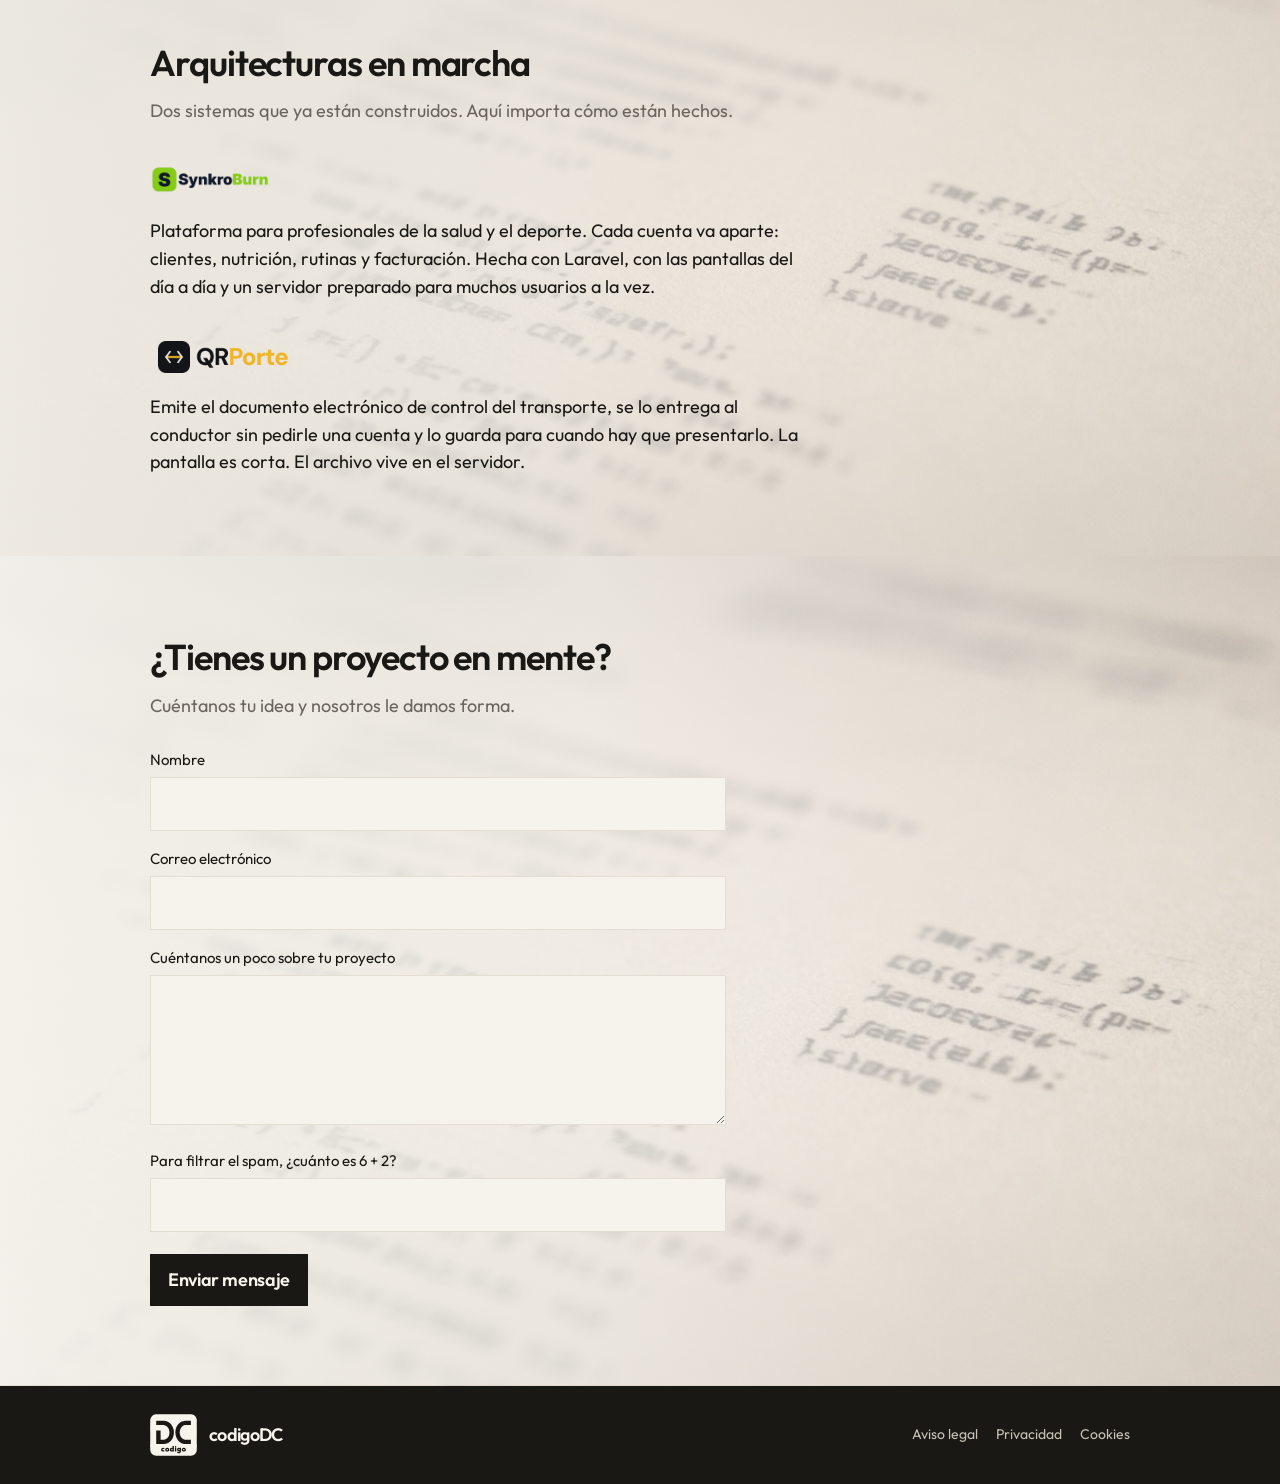
==== commit 41196e78: "Pasa la marca pública a codigoDC. Co-authored-by: Cursor <cursoragent@cursor.com>" ====
--- a/index.html
+++ b/index.html
@@ -3,22 +3,22 @@
 <head>
   <meta charset="utf-8">
   <meta name="viewport" content="width=device-width, initial-scale=1">
-  <title>Dávila Cózar — Software a medida</title>
-  <meta name="description" content="Hablemos de tu idea. Nosotros nos encargamos de todo. Dávila Cózar.">
+  <title>codigoDC — Software a medida</title>
+  <meta name="description" content="Hablemos de tu idea. Nosotros nos encargamos de todo. codigoDC.">
   <link rel="icon" href="sello.svg" type="image/svg+xml">
   <link rel="icon" href="favicon-32.png" sizes="32x32" type="image/png">
   <link rel="apple-touch-icon" href="apple-touch.png">
-  <meta property="og:title" content="Dávila Cózar">
+  <meta property="og:title" content="codigoDC">
   <meta property="og:description" content="Nosotros nos encargamos de todo.">
   <meta property="og:image" content="https://davilacozar.es/og.png">
   <meta property="og:type" content="website">
-  <link rel="stylesheet" href="site.css?v=8">
+  <link rel="stylesheet" href="site.css?v=9">
 </head>
 <body>
   <header class="wrap site-head">
     <a class="brand" href="./">
       <img src="sello.svg" alt="">
-      <span class="name">Dávila Cózar</span>
+      <span class="name">codigoDC</span>
     </a>
     <nav class="nav" aria-label="Secciones">
       <a href="#quienes">Quiénes somos</a>
@@ -129,8 +129,8 @@
         <h2 class="section-title">¿Tienes un proyecto en mente?</h2>
         <p class="section-lead">Cuéntanos tu idea y nosotros le damos forma.</p>
         <p class="sent" id="gracias" hidden role="status"></p>
-        <form class="form" action="https://formsubmit.co/fran@davilacozar.es" method="POST">
-          <input type="hidden" name="_subject" value="Proyecto desde davilacozar.es">
+        <form class="form" action="https://formsubmit.co/fran@codigodc.es" method="POST">
+          <input type="hidden" name="_subject" value="Proyecto desde codigodc.es">
           <input type="hidden" name="_next" value="https://davilacozar.es/gracias.html">
           <input type="hidden" name="_template" value="table">
           <input type="hidden" name="_captcha" value="false">
@@ -162,7 +162,7 @@
     <div class="inner">
       <a class="brand" href="./">
         <img src="sello-blanco.svg" alt="">
-        <span class="name">Dávila Cózar</span>
+        <span class="name">codigoDC</span>
       </a>
       <nav class="legal" aria-label="Información legal">
         <a href="aviso-legal.html">Aviso legal</a>
@@ -171,6 +171,6 @@
       </nav>
     </div>
   </footer>
-  <script src="form.js?v=3"></script>
+  <script src="form.js?v=4"></script>
 </body>
 </html>
--- a/site.css
+++ b/site.css
@@ -51,7 +51,7 @@
   padding: 26px 0 18px;
 }
 .brand { display: flex; align-items: center; gap: 12px; color: inherit; text-decoration: none; }
-.brand img { height: 36px; width: auto; }
+.brand img { height: 42px; width: auto; }
 .brand .name { font-weight: 600; font-size: 18px; letter-spacing: -0.035em; line-height: 1; }
 .nav { display: flex; flex-wrap: wrap; gap: 12px 22px; font-size: 16px; }
 .nav a { color: var(--ink); text-decoration: none; }
@@ -191,7 +191,7 @@
   gap: 18px 24px;
 }
 .site-foot .brand .name { color: #F7F4EE; }
-.site-foot .brand img { height: 36px; }
+.site-foot .brand img { height: 42px; }
 .legal { display: flex; gap: 18px; flex-wrap: wrap; }
 .legal a { color: #C8C2B6; font-size: 14px; text-decoration: none; }
 .legal a:hover, .legal a[aria-current="page"] { color: #F7F4EE; }
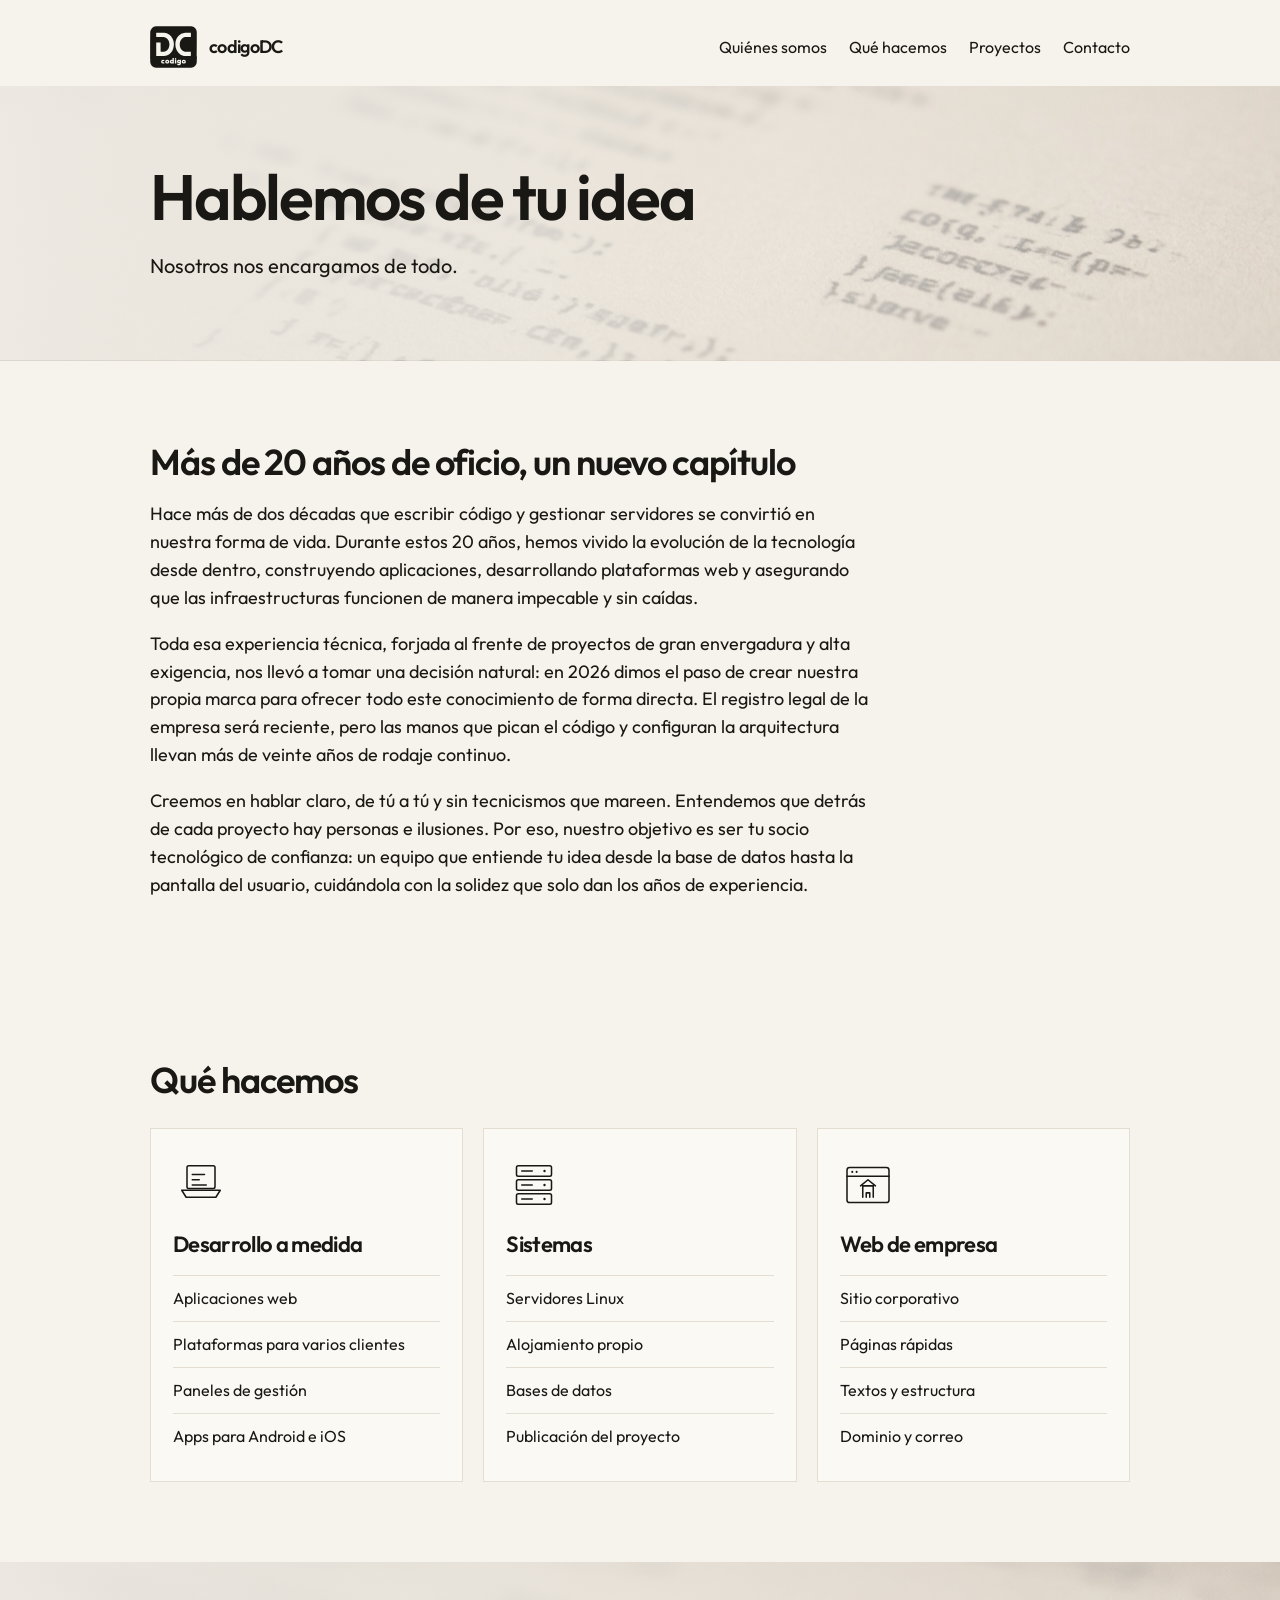
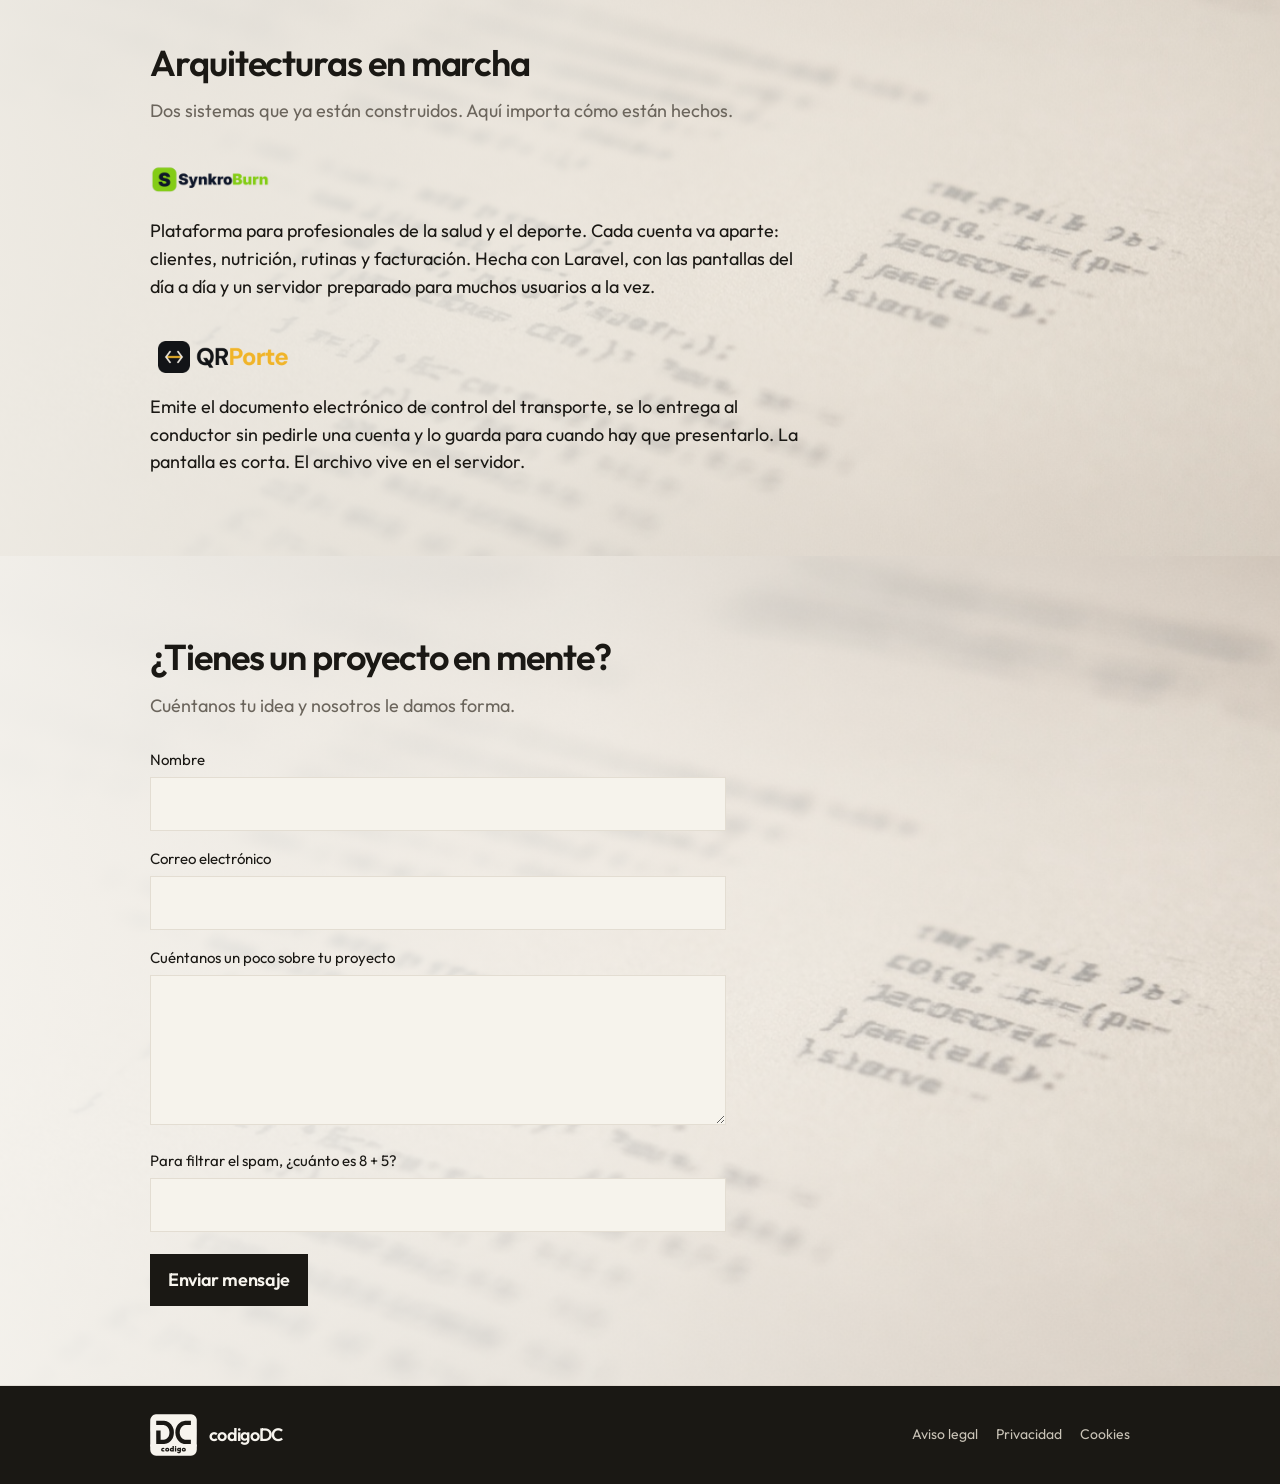
==== commit 4dcb97c9: "Apunta la web al dominio codigodc.es. Co-authored-by: Cursor <cursoragent@cursor.com>" ====
--- a/index.html
+++ b/index.html
@@ -10,7 +10,7 @@
   <link rel="apple-touch-icon" href="apple-touch.png">
   <meta property="og:title" content="codigoDC">
   <meta property="og:description" content="Nosotros nos encargamos de todo.">
-  <meta property="og:image" content="https://davilacozar.es/og.png">
+  <meta property="og:image" content="https://codigodc.es/og.png">
   <meta property="og:type" content="website">
   <link rel="stylesheet" href="site.css?v=9">
 </head>
@@ -131,7 +131,7 @@
         <p class="sent" id="gracias" hidden role="status"></p>
         <form class="form" action="https://formsubmit.co/fran@codigodc.es" method="POST">
           <input type="hidden" name="_subject" value="Proyecto desde codigodc.es">
-          <input type="hidden" name="_next" value="https://davilacozar.es/gracias.html">
+          <input type="hidden" name="_next" value="https://codigodc.es/gracias.html">
           <input type="hidden" name="_template" value="table">
           <input type="hidden" name="_captcha" value="false">
           <p class="hp" aria-hidden="true"><label>Deja este campo vacío<input type="text" name="_honey" tabindex="-1" autocomplete="off"></label></p>
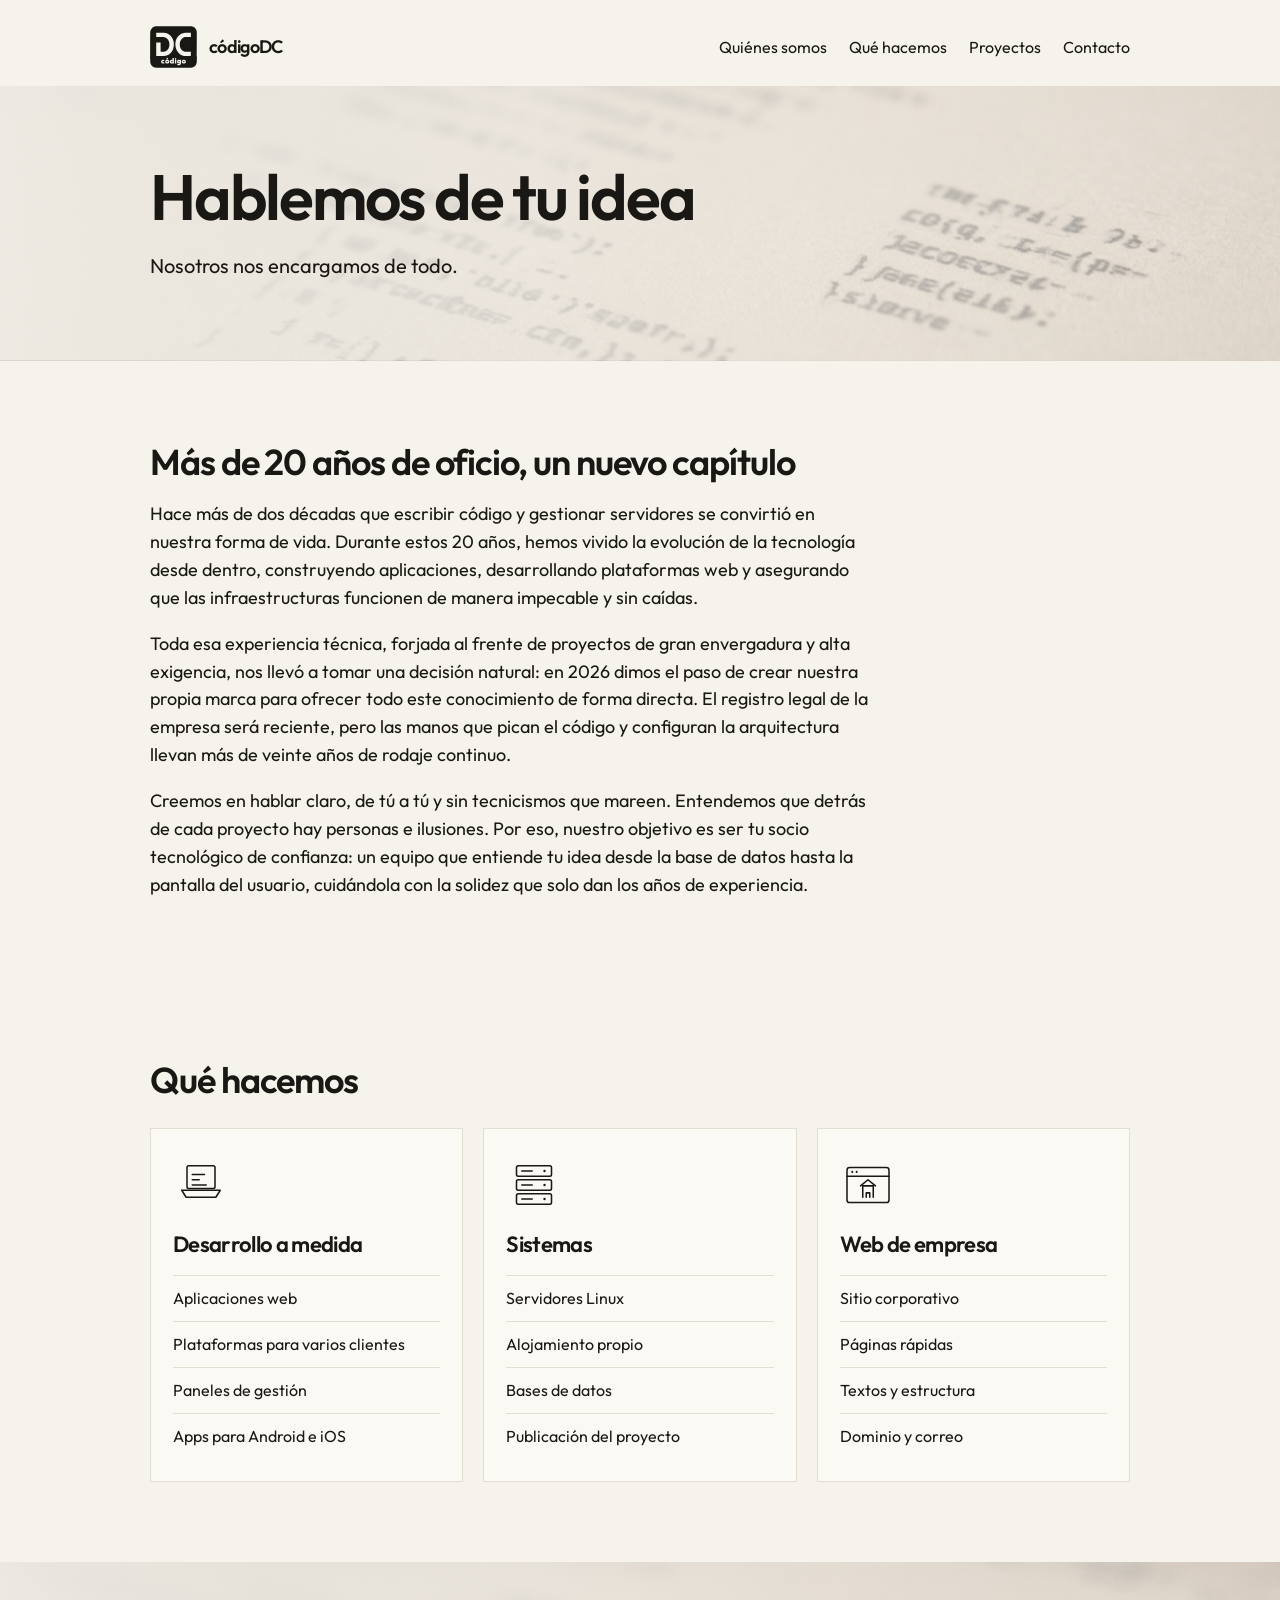
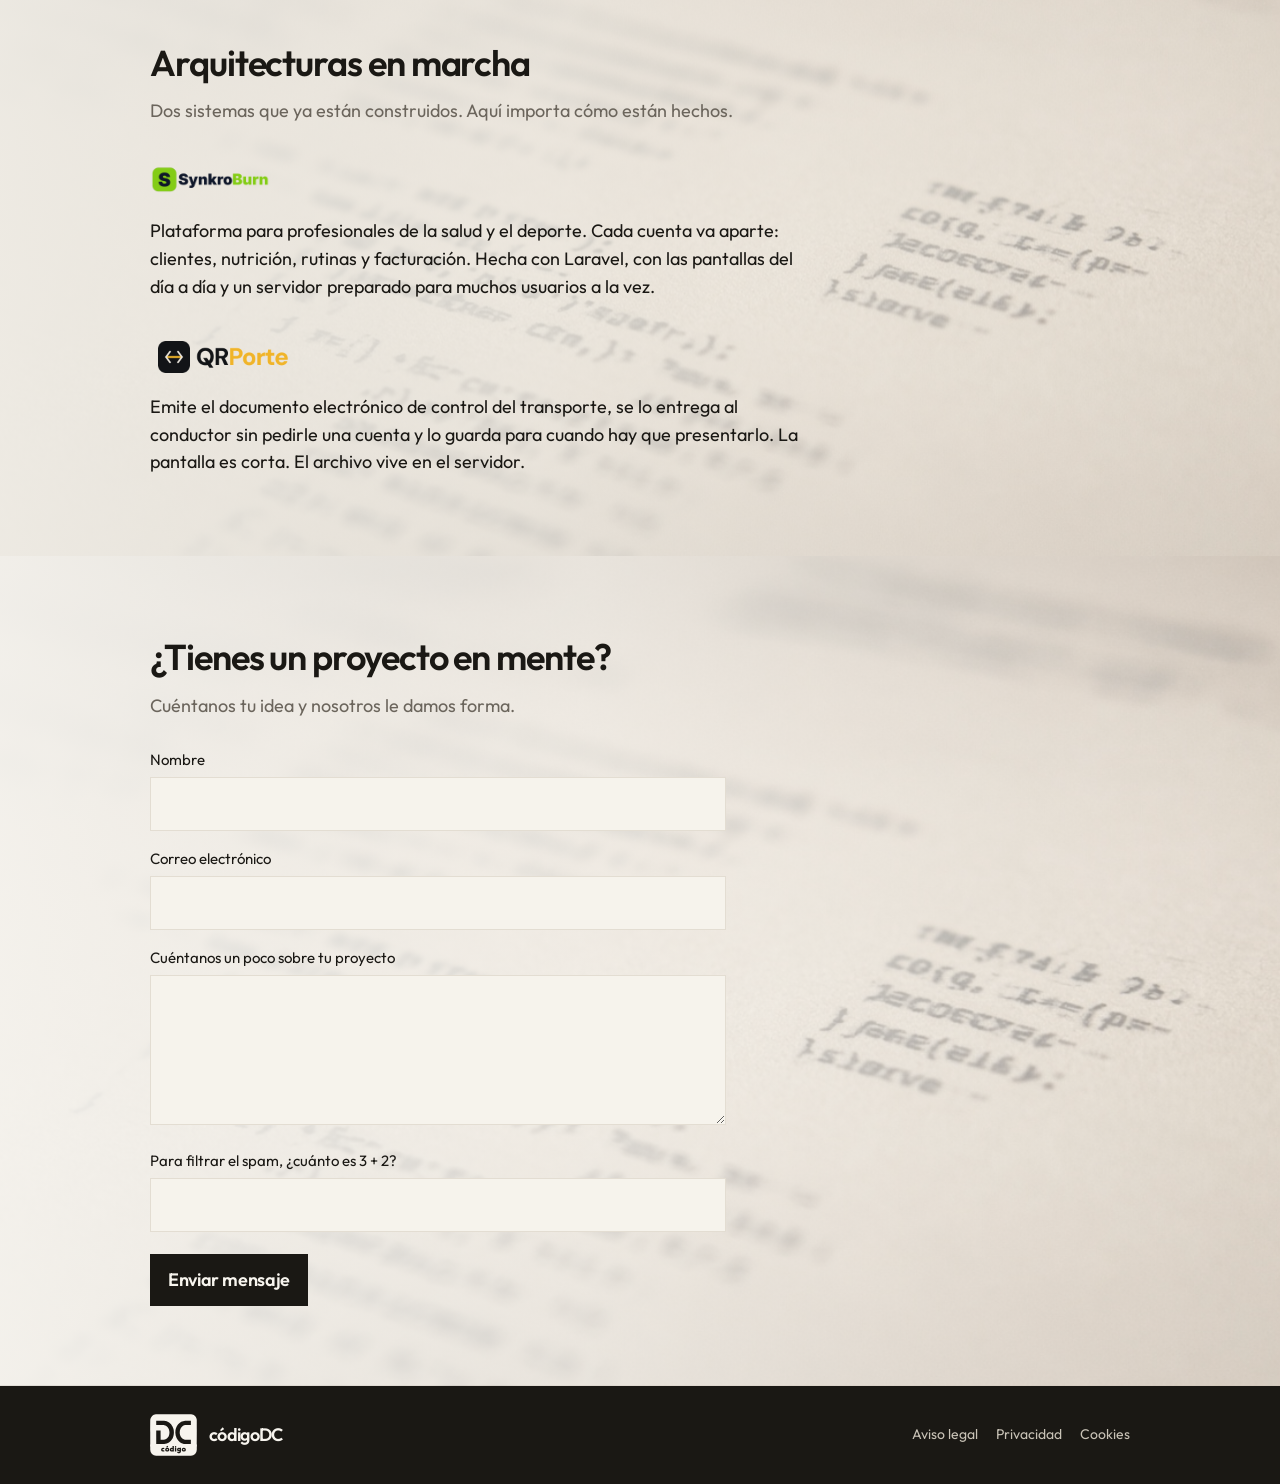
==== commit b840fc11: "Añade la tilde de código en el nombre y en el sello. Co-authored-by: Cursor <cursoragent@cursor.com>" ====
--- a/index.html
+++ b/index.html
@@ -3,12 +3,12 @@
 <head>
   <meta charset="utf-8">
   <meta name="viewport" content="width=device-width, initial-scale=1">
-  <title>codigoDC — Software a medida</title>
-  <meta name="description" content="Hablemos de tu idea. Nosotros nos encargamos de todo. codigoDC.">
-  <link rel="icon" href="sello.svg" type="image/svg+xml">
+  <title>códigoDC — Software a medida</title>
+  <meta name="description" content="Hablemos de tu idea. Nosotros nos encargamos de todo. códigoDC.">
+  <link rel="icon" href="sello.svg?v=2" type="image/svg+xml">
   <link rel="icon" href="favicon-32.png" sizes="32x32" type="image/png">
   <link rel="apple-touch-icon" href="apple-touch.png">
-  <meta property="og:title" content="codigoDC">
+  <meta property="og:title" content="códigoDC">
   <meta property="og:description" content="Nosotros nos encargamos de todo.">
   <meta property="og:image" content="https://codigodc.es/og.png">
   <meta property="og:type" content="website">
@@ -17,8 +17,8 @@
 <body>
   <header class="wrap site-head">
     <a class="brand" href="./">
-      <img src="sello.svg" alt="">
-      <span class="name">codigoDC</span>
+      <img src="sello.svg?v=2" alt="">
+      <span class="name">códigoDC</span>
     </a>
     <nav class="nav" aria-label="Secciones">
       <a href="#quienes">Quiénes somos</a>
@@ -161,8 +161,8 @@
   <footer class="site-foot">
     <div class="inner">
       <a class="brand" href="./">
-        <img src="sello-blanco.svg" alt="">
-        <span class="name">codigoDC</span>
+        <img src="sello-blanco.svg?v=2" alt="">
+        <span class="name">códigoDC</span>
       </a>
       <nav class="legal" aria-label="Información legal">
         <a href="aviso-legal.html">Aviso legal</a>
